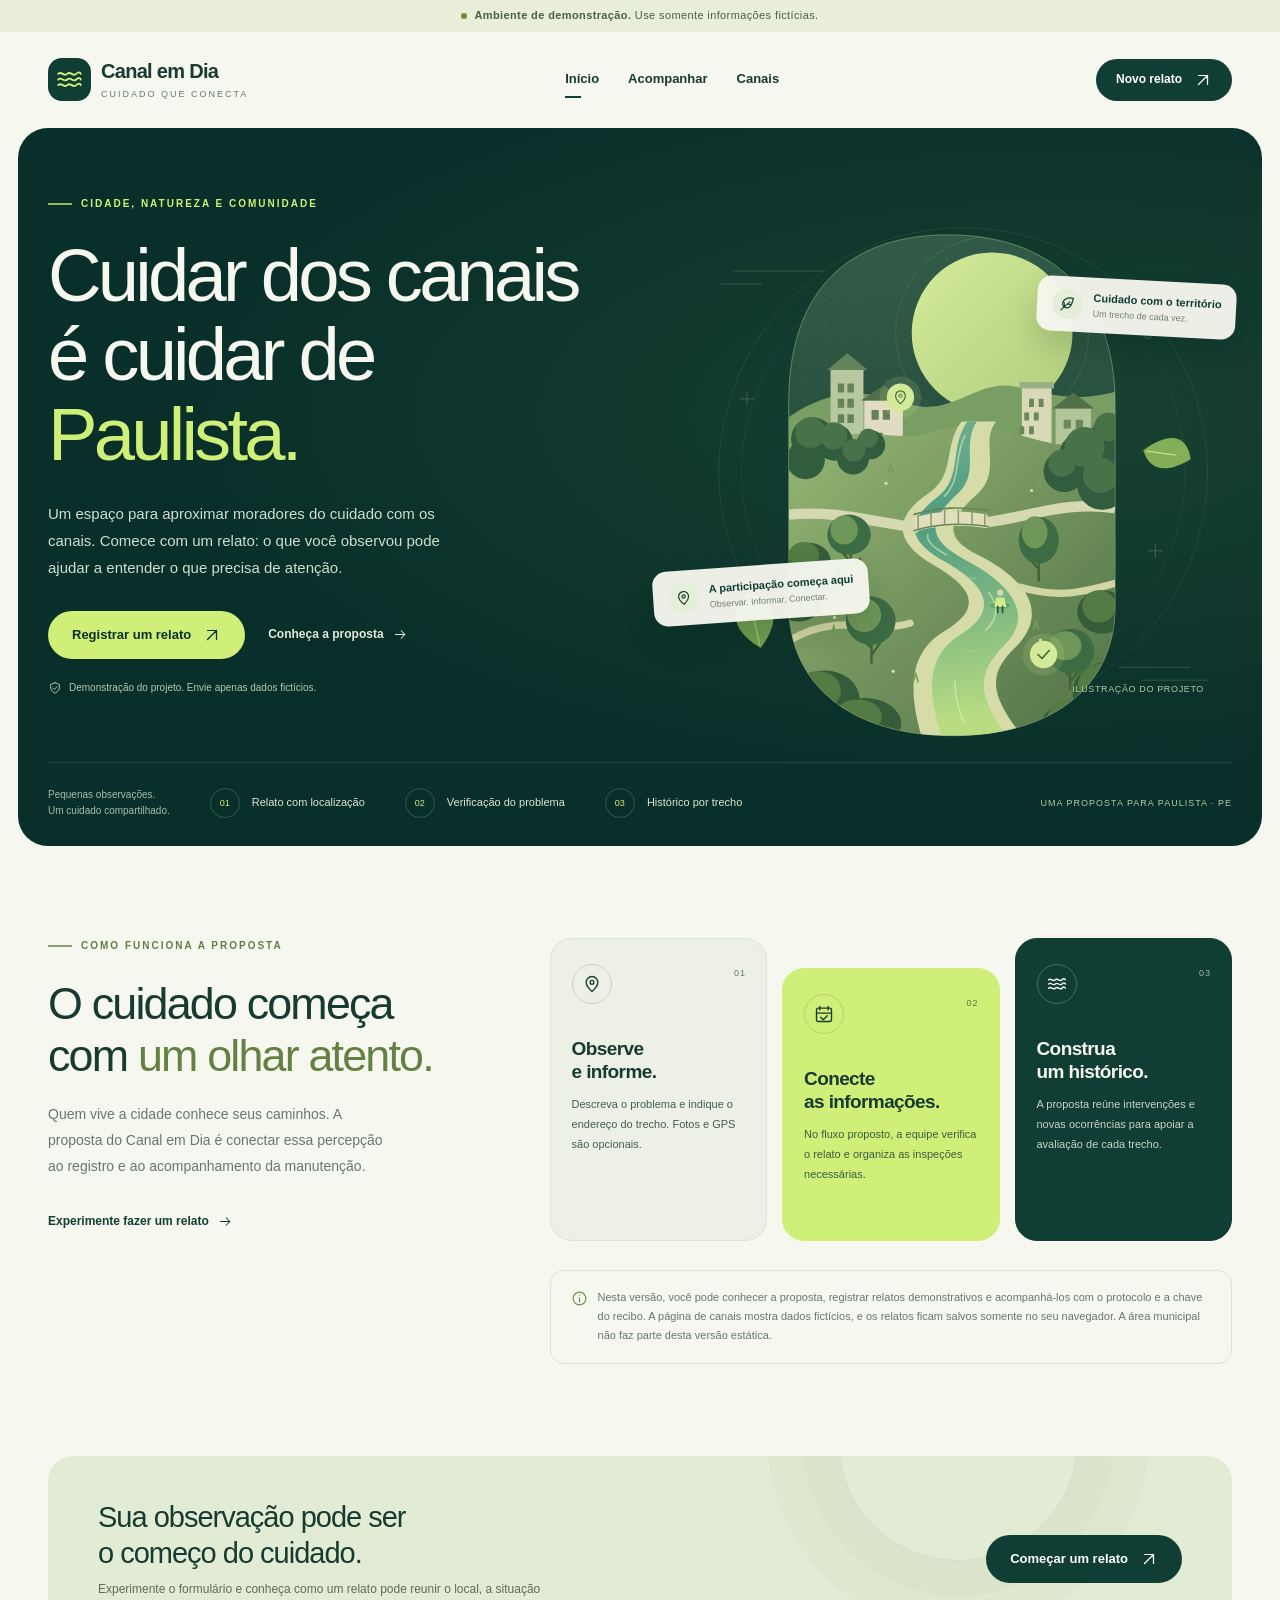
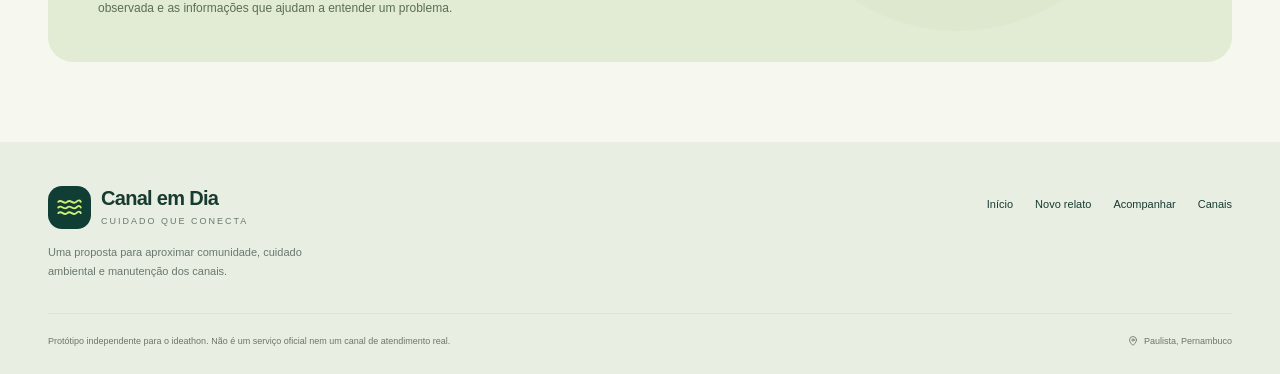
==== index.html @ c12022d9 "Tome" ====
<!DOCTYPE html>
<html lang="pt-BR">
<head>
    <meta charset="utf-8">
    <meta name="viewport" content="width=device-width, initial-scale=1">
    <meta name="theme-color" content="#103e34">
    <meta name="description" content="Canal em Dia: protótipo para participação da comunidade e acompanhamento da manutenção dos canais de Paulista, Pernambuco.">
    <title>Cuidar dos canais é cuidar de Paulista · Canal em Dia</title>
    <link rel="icon" type="image/svg+xml" href="/images/favicon.svg">
    <link rel="stylesheet" href="https://cdn.jsdelivr.net/npm/bootstrap@5.3.8/dist/css/bootstrap.min.css">
    <link rel="stylesheet" href="/css/app.css">
    <script src="/js/config.js" defer></script>
    <script src="/js/common.js" defer></script>
</head>
<body>
    <a class="skip-link" href="#conteudo">Ir para o conteúdo</a>
<div class="demo-strip"><span class="demo-dot"></span><strong>Ambiente de demonstração.</strong> Use somente informações fictícias.</div>
<header class="site-header">
    <div class="container">
        <div class="header-inner">
            <a href="/" class="brand" aria-label="Canal em Dia — página inicial">
                <span class="brand-mark"><svg class="icon" viewBox="0 0 24 24" fill="none" stroke="currentColor" stroke-width="1.65" stroke-linecap="round" stroke-linejoin="round" aria-hidden="true"><path d="M2 7c3-3 5 3 8 0s5 3 8 0 4 0 4 0M2 12c3-3 5 3 8 0s5 3 8 0 4 0 4 0M2 17c3-3 5 3 8 0s5 3 8 0 4 0 4 0"/></svg></span>
                <span class="brand-name">Canal em Dia<small>Cuidado que conecta</small></span>
            </a>
            <nav class="desktop-nav" aria-label="Navegação principal">
                <a href="/" class="nav-item active" aria-current="page">Início</a>
                <a href="/acompanhar" class="nav-item">Acompanhar</a>
                <a href="/canais" class="nav-item">Canais</a>
            </nav>
            <div class="header-actions">
                <a href="/novo-relato" class="button button-forest button-small">Novo relato <svg class="icon" viewBox="0 0 24 24" fill="none" stroke="currentColor" stroke-width="1.65" stroke-linecap="round" stroke-linejoin="round" aria-hidden="true"><path d="M6 18 18 6M6 6h12v12"/></svg></a>
                <button class="mobile-toggle" type="button" id="menu-toggle" aria-expanded="false" aria-controls="mobile-navigation" aria-label="Abrir ou fechar menu">
                    <span data-open><svg class="icon" viewBox="0 0 24 24" fill="none" stroke="currentColor" stroke-width="1.65" stroke-linecap="round" stroke-linejoin="round" aria-hidden="true"><path d="M4 6h16M4 12h16M4 18h16"/></svg></span><span data-close hidden><svg class="icon" viewBox="0 0 24 24" fill="none" stroke="currentColor" stroke-width="1.65" stroke-linecap="round" stroke-linejoin="round" aria-hidden="true"><path d="m6 6 12 12M6 18 18 6"/></svg></span>
                </button>
            </div>
        </div>
        <nav id="mobile-navigation" class="mobile-nav d-lg-none" aria-label="Navegação principal no celular" hidden>
            <a class="nav-item" href="/" aria-current="page">Início</a>
            <a class="nav-item" href="/acompanhar">Acompanhar relato</a>
            <a class="nav-item" href="/canais">Canais acompanhados</a>
            <a class="button button-forest" href="/novo-relato">Novo relato <svg class="icon" viewBox="0 0 24 24" fill="none" stroke="currentColor" stroke-width="1.65" stroke-linecap="round" stroke-linejoin="round" aria-hidden="true"><path d="M4 12h15m-6-6 6 6-6 6"/></svg></a>
        </nav>
    </div>
</header>
    <main id="conteudo" tabindex="-1">

    <div class="hero-shell">
        <section class="hero" aria-labelledby="hero-heading">
            <div class="container">
                <div class="hero-grid">
                    <div class="hero-copy">
                        <div class="eyebrow">Cidade, natureza e comunidade</div>
                        <h1 id="hero-heading">Cuidar dos canais é cuidar de <em>Paulista.</em></h1>
                        <p class="hero-description">Um espaço para aproximar moradores do cuidado com os canais. Comece com um relato: o que você observou pode ajudar a entender o que precisa de atenção.</p>
                        <div class="hero-actions">
                            <a class="button button-lime" href="/novo-relato">Registrar um relato <svg class="icon" viewBox="0 0 24 24" fill="none" stroke="currentColor" stroke-width="1.65" stroke-linecap="round" stroke-linejoin="round" aria-hidden="true"><path d="M6 18 18 6M6 6h12v12"/></svg></a>
                            <a class="text-link" href="#como-funciona">Conheça a proposta <svg class="icon" viewBox="0 0 24 24" fill="none" stroke="currentColor" stroke-width="1.65" stroke-linecap="round" stroke-linejoin="round" aria-hidden="true"><path d="M4 12h15m-6-6 6 6-6 6"/></svg></a>
                        </div>
                        <p class="hero-note"><svg class="icon" viewBox="0 0 24 24" fill="none" stroke="currentColor" stroke-width="1.65" stroke-linecap="round" stroke-linejoin="round" aria-hidden="true"><path d="M12 3 4.5 6v6c0 5 7.5 9 7.5 9s7.5-4 7.5-9V6L12 3Z"/><path d="m8.5 12 2.5 2.5 4.5-5"/></svg> Demonstração do projeto. Envie apenas dados fictícios.</p>
                    </div>
                    <div class="hero-art">
                        <img src="/images/canal-paulista.svg" width="760" height="720" alt="Ilustração de um canal cercado por vegetação, casas e uma ponte, representando a conexão entre a cidade e a natureza.">
                        <div class="art-label art-label-one" aria-hidden="true"><span class="label-icon"><svg class="icon" viewBox="0 0 24 24" fill="none" stroke="currentColor" stroke-width="1.65" stroke-linecap="round" stroke-linejoin="round" aria-hidden="true"><path d="M20 4c-8-2-15 2-15 8a6 6 0 0 0 11 3c2-3 3-7 4-11Z"/><path d="M3 21 15 9M8 16l-1-6m5 2 5 1"/></svg></span><span><strong>Cuidado com o território</strong><small>Um trecho de cada vez.</small></span></div>
                        <div class="art-label art-label-two" aria-hidden="true"><span class="label-icon"><svg class="icon" viewBox="0 0 24 24" fill="none" stroke="currentColor" stroke-width="1.65" stroke-linecap="round" stroke-linejoin="round" aria-hidden="true"><path d="M19 10c0 5-7 11-7 11S5 15 5 10a7 7 0 0 1 14 0Z"/><circle cx="12" cy="10" r="2.3"/></svg></span><span><strong>A participação começa aqui</strong><small>Observar. Informar. Conectar.</small></span></div>
                        <span class="art-caption">ILUSTRAÇÃO DO PROJETO</span>
                    </div>
                </div>
                <div class="hero-bottom" aria-label="Visão geral da proposta">
                    <span class="hero-bottom-intro">Pequenas observações.<br>Um cuidado compartilhado.</span>
                    <div class="hero-step"><span>01</span> Relato com localização</div>
                    <div class="hero-step"><span>02</span> Verificação do problema</div>
                    <div class="hero-step"><span>03</span> Histórico por trecho</div>
                    <span class="last-note">Uma proposta para Paulista · PE</span>
                </div>
            </div>
        </section>
    </div>
    <section id="como-funciona" class="section-space" aria-labelledby="how-heading">
        <div class="container">
            <div class="how-grid">
                <div class="how-intro">
                    <div class="eyebrow">Como funciona a proposta</div>
                    <h2 id="how-heading" class="section-heading">O cuidado começa<br>com <em>um olhar atento.</em></h2>
                    <p class="section-description">Quem vive a cidade conhece seus caminhos. A proposta do Canal em Dia é conectar essa percepção ao registro e ao acompanhamento da manutenção.</p>
                    <a href="/novo-relato" class="text-link">Experimente fazer um relato <svg class="icon" viewBox="0 0 24 24" fill="none" stroke="currentColor" stroke-width="1.65" stroke-linecap="round" stroke-linejoin="round" aria-hidden="true"><path d="M4 12h15m-6-6 6 6-6 6"/></svg></a>
                </div>
                <div>
                    <div class="how-cards">
                        <article class="how-card"><span class="card-number">01</span><span class="card-icon"><svg class="icon" viewBox="0 0 24 24" fill="none" stroke="currentColor" stroke-width="1.65" stroke-linecap="round" stroke-linejoin="round" aria-hidden="true"><path d="M19 10c0 5-7 11-7 11S5 15 5 10a7 7 0 0 1 14 0Z"/><circle cx="12" cy="10" r="2.3"/></svg></span><h3>Observe<br>e informe.</h3><p>Descreva o problema e indique o endereço do trecho. Fotos e GPS são opcionais.</p></article>
                        <article class="how-card"><span class="card-number">02</span><span class="card-icon"><svg class="icon" viewBox="0 0 24 24" fill="none" stroke="currentColor" stroke-width="1.65" stroke-linecap="round" stroke-linejoin="round" aria-hidden="true"><rect x="3" y="5" width="18" height="16" rx="2"/><path d="M7 3v4m10-4v4M3 11h18m-13 5 3 3 5-5"/></svg></span><h3>Conecte<br>as informações.</h3><p>No fluxo proposto, a equipe verifica o relato e organiza as inspeções necessárias.</p></article>
                        <article class="how-card"><span class="card-number">03</span><span class="card-icon"><svg class="icon" viewBox="0 0 24 24" fill="none" stroke="currentColor" stroke-width="1.65" stroke-linecap="round" stroke-linejoin="round" aria-hidden="true"><path d="M2 7c3-3 5 3 8 0s5 3 8 0 4 0 4 0M2 12c3-3 5 3 8 0s5 3 8 0 4 0 4 0M2 17c3-3 5 3 8 0s5 3 8 0 4 0 4 0"/></svg></span><h3>Construa<br>um histórico.</h3><p>A proposta reúne intervenções e novas ocorrências para apoiar a avaliação de cada trecho.</p></article>
                    </div>
                    <div class="scope-note"><svg class="icon" viewBox="0 0 24 24" fill="none" stroke="currentColor" stroke-width="1.65" stroke-linecap="round" stroke-linejoin="round" aria-hidden="true"><circle cx="12" cy="12" r="9"/><path d="M12 11v6m0-10h.01"/></svg><span>Nesta versão, você pode conhecer a proposta, registrar relatos demonstrativos e acompanhá-los com o protocolo e a chave do recibo. A página de canais mostra dados fictícios, e os relatos ficam salvos somente no seu navegador. A área municipal não faz parte desta versão estática.</span></div>
                </div>
            </div>
        </div>
    </section>
    <section class="pre-footer" aria-labelledby="participation-heading">
        <div class="container"><div class="participation-banner">
            <div><h2 id="participation-heading">Sua observação pode ser<br>o começo do cuidado.</h2><p>Experimente o formulário e conheça como um relato pode reunir o local, a situação observada e as informações que ajudam a entender um problema.</p></div>
            <a class="button button-forest" href="/novo-relato">Começar um relato <svg class="icon" viewBox="0 0 24 24" fill="none" stroke="currentColor" stroke-width="1.65" stroke-linecap="round" stroke-linejoin="round" aria-hidden="true"><path d="M6 18 18 6M6 6h12v12"/></svg></a>
        </div></div>
    </section>


    </main>
<footer class="site-footer">
    <div class="container">
        <div class="footer-top">
            <div class="footer-brand">
                <a href="/" class="brand" aria-label="Canal em Dia — voltar ao início"><span class="brand-mark"><svg class="icon" viewBox="0 0 24 24" fill="none" stroke="currentColor" stroke-width="1.65" stroke-linecap="round" stroke-linejoin="round" aria-hidden="true"><path d="M2 7c3-3 5 3 8 0s5 3 8 0 4 0 4 0M2 12c3-3 5 3 8 0s5 3 8 0 4 0 4 0M2 17c3-3 5 3 8 0s5 3 8 0 4 0 4 0"/></svg></span><span class="brand-name">Canal em Dia<small>Cuidado que conecta</small></span></a>
                <p>Uma proposta para aproximar comunidade, cuidado ambiental e manutenção dos canais.</p>
            </div>
            <nav class="footer-links" aria-label="Navegação do rodapé">
                <a href="/">Início</a>
                <a href="/novo-relato">Novo relato</a>
                <a href="/acompanhar">Acompanhar</a>
                <a href="/canais">Canais</a>
            </nav>
        </div>
        <div class="footer-bottom">
            <p>Protótipo independente para o ideathon. Não é um serviço oficial nem um canal de atendimento real.</p>
            <span class="footer-local"><svg class="icon" viewBox="0 0 24 24" fill="none" stroke="currentColor" stroke-width="1.65" stroke-linecap="round" stroke-linejoin="round" aria-hidden="true"><path d="M19 10c0 5-7 11-7 11S5 15 5 10a7 7 0 0 1 14 0Z"/><circle cx="12" cy="10" r="2.3"/></svg> Paulista, Pernambuco</span>
        </div>
    </div>
</footer>
</body>
</html>
---- css/app.css ----
:root{--ink:#173b31;--forest:#103e34;--forest-dark:#082f29;--forest-soft:#2d6251;--lime:#d0ef78;--cream:#f6f7ef;--paper:#fff;--muted:#68786e;--line:#dce3d7;--danger:#9d3434;--radius:24px;--font:'Segoe UI',Inter,Arial,sans-serif}
*{box-sizing:border-box}html{scroll-behavior:smooth}body{margin:0;background:var(--cream);font-family:var(--font);color:var(--ink);font-size:16px;line-height:1.6;-webkit-font-smoothing:antialiased}a{color:inherit}button,input,textarea,select{font:inherit}button:disabled{cursor:not-allowed}a,button,input,textarea,select,summary{touch-action:manipulation}a:focus-visible,button:focus-visible,input:focus-visible,textarea:focus-visible,select:focus-visible,summary:focus-visible,[tabindex]:focus-visible{outline:3px solid #719d2e;outline-offset:4px}::selection{background:var(--lime);color:var(--forest-dark)}[x-cloak]{display:none!important}.container{max-width:1240px;padding-left:28px;padding-right:28px}.icon{display:inline-block;width:22px;height:22px;flex:none;vertical-align:middle}.skip-link{position:fixed;left:16px;top:-100px;z-index:1000;padding:12px 20px;border-radius:12px;background:var(--forest);color:#fff}.skip-link:focus{top:12px}.demo-strip{background:#e9eeda;color:#496044;font-size:11px;letter-spacing:.035em;text-align:center;padding:7px 20px}.demo-strip strong{font-weight:700}.demo-dot{display:inline-block;width:6px;height:6px;border-radius:100%;background:#6c8c38;margin-right:7px;vertical-align:middle}.site-header{position:relative;z-index:40;background:var(--cream)}.header-inner{min-height:96px;display:flex;align-items:center;justify-content:space-between;gap:24px}.brand{display:inline-flex;align-items:center;gap:10px;text-decoration:none;white-space:nowrap}.brand-mark{display:grid;place-items:center;width:43px;height:43px;background:var(--forest);border-radius:14px;color:var(--lime)}.brand-mark .icon{width:27px;height:27px}.brand-name{font-size:20px;letter-spacing:-.7px;font-weight:750;line-height:1.15}.brand-name small{display:block;font-size:9px;font-weight:500;letter-spacing:2px;text-transform:uppercase;margin-top:6px;color:var(--muted)}.desktop-nav{display:flex;align-items:center;gap:29px}.nav-item{font-size:13px;font-weight:600;text-decoration:none;position:relative}.nav-item.active:after{content:'';position:absolute;bottom:-8px;left:0;width:16px;height:2px;background:var(--forest)}.nav-pending{border:0;background:none;padding:0;color:#788278;display:inline-flex;align-items:center;gap:5px;white-space:nowrap;font-size:12px}.pending-pill{font-size:8px;letter-spacing:.05em;text-transform:uppercase;padding:2px 5px;background:#e7ebe0;border-radius:4px;color:#697263;line-height:1.3}.header-actions{display:flex;align-items:center;gap:18px}.button{display:inline-flex;align-items:center;justify-content:center;gap:12px;min-height:48px;padding:12px 23px;border-radius:50px;font-size:13px;font-weight:650;line-height:1.4;text-decoration:none;border:1px solid transparent;transition:background .2s,transform .2s,box-shadow .2s;white-space:normal}.button:hover{transform:translateY(-2px)}.button-lime{background:var(--lime);color:var(--forest-dark)}.button-lime:hover{background:#dcf696;color:var(--forest-dark);box-shadow:0 8px 24px #061e2520}.button-forest{background:var(--forest);color:#fff}.button-forest:hover{background:#235747;color:#fff;box-shadow:0 8px 20px #103e3420}.button-outline{background:transparent;color:var(--forest);border-color:#b8c5b5}.button-outline:hover{background:#e9eedf;color:var(--forest)}.button-small{min-height:42px;padding:10px 19px;font-size:12px}.button .icon{width:18px;height:18px}.mobile-toggle{border:1px solid var(--line);border-radius:50%;width:43px;height:43px;background:transparent;display:none;align-items:center;justify-content:center;color:var(--forest)}.mobile-nav{padding:8px 0 25px;border-top:1px solid var(--line)}.mobile-nav a,.mobile-nav>button{display:flex;width:100%;padding:13px 3px;text-decoration:none;gap:8px;align-items:center}.mobile-nav .button{width:auto;display:inline-flex;margin-top:8px;padding:12px 22px}.mobile-nav .nav-item.active:after{display:none}
.hero-shell{padding:0 18px}.hero{position:relative;background:var(--forest-dark);color:var(--cream);border-radius:30px;overflow:hidden;isolation:isolate}.hero:before{content:'';position:absolute;inset:0;background:radial-gradient(ellipse at 83% 40%,#3b6b4850,transparent 60%);z-index:-1}.hero-grid{display:grid;grid-template-columns:1fr 1fr;align-items:center;min-height:610px;gap:20px}.hero-copy{padding:68px 0 66px;position:relative;z-index:2}.eyebrow{font-size:10px;letter-spacing:2px;font-weight:750;text-transform:uppercase;display:flex;align-items:center;gap:9px;margin-bottom:24px}.eyebrow:before{content:'';width:24px;height:2px;background:currentColor;opacity:.7}.hero .eyebrow{color:var(--lime)}.hero h1{font-weight:480;font-size:clamp(44px,5.8vw,76px);line-height:1.075;letter-spacing:-3.8px;margin:0 0 25px;max-width:580px}.hero h1 em{font-style:normal;color:var(--lime);font-weight:500}.hero-description{font-size:15px;line-height:1.8;max-width:414px;color:#d0ddd1;margin-bottom:30px}.hero-actions{display:flex;align-items:center;gap:23px;flex-wrap:wrap}.text-link{display:inline-flex;align-items:center;gap:9px;font-size:12px;font-weight:600;text-decoration:none;border-bottom:1px solid transparent;padding:4px 0}.text-link:hover{border-bottom-color:currentColor}.text-link .icon{width:15px;height:15px}.hero .text-link{color:#e3e8db}.hero-note{font-size:10px;color:#b2c8b3;display:flex;align-items:center;gap:7px;margin:21px 0 0}.hero-note .icon{width:14px;height:14px}.hero-art{position:relative;height:580px;display:flex;align-items:center;justify-content:center;min-width:0}.hero-art>img{width:113%;max-width:none;height:100%;object-fit:contain;position:absolute;left:-5%;top:4%}.art-label{position:absolute;display:flex;align-items:center;gap:10px;background:#f6f7eff5;color:var(--forest);padding:12px 15px;border-radius:14px;box-shadow:0 15px 30px #00181025;font-size:11px;line-height:1.4}.art-label .label-icon{height:31px;width:31px;background:#e5eed8;border-radius:50%;display:grid;place-items:center}.art-label .icon{height:17px;width:17px}.art-label strong{font-size:11px;display:block}.art-label small{font-size:9px;color:#71806b;display:block;margin-top:2px}.art-label-one{top:125px;right:-4px;transform:rotate(3deg)}.art-label-two{left:3px;bottom:115px;transform:rotate(-4deg)}.art-caption{position:absolute;bottom:38px;right:28px;font-size:9px;letter-spacing:.07em;color:#b5caaa}.hero-bottom{display:flex;align-items:center;gap:40px;border-top:1px solid #a7c0ab26;padding:24px 0 27px;position:relative}.hero-bottom-intro{font-size:10px;color:#a6bda8;max-width:130px;line-height:1.6}.hero-step{display:flex;gap:12px;align-items:center;font-size:11px;color:#dce6d5}.hero-step span{display:grid;place-items:center;width:30px;height:30px;border:1px solid #adca9845;border-radius:50%;font-size:9px;color:var(--lime)}.hero-bottom .last-note{margin-left:auto;font-size:9px;letter-spacing:1px;text-transform:uppercase;color:#b5caaa}.section-space{padding:92px 0}.section-heading{font-size:clamp(30px,3.5vw,45px);line-height:1.16;font-weight:480;letter-spacing:-1.8px;margin:0 0 20px}.section-heading em{font-style:normal;color:#638142}.section-description{color:var(--muted);font-size:14px;line-height:1.85;max-width:350px}.how-grid{display:grid;grid-template-columns:1fr 1.6fr;gap:75px;align-items:start}.how-intro .eyebrow{color:#647b48}.how-intro .text-link{margin-top:12px;color:var(--forest)}.how-cards{display:grid;grid-template-columns:repeat(3,1fr);gap:15px}.how-card{border-radius:22px;padding:25px 21px;min-height:273px;position:relative;border:1px solid var(--line);background:#edf0e4;display:flex;flex-direction:column}.how-card:nth-child(2){background:var(--lime);border-color:var(--lime);margin-top:30px}.how-card:nth-child(3){background:var(--forest);border-color:var(--forest);color:var(--cream)}.how-card .card-number{font-size:9px;letter-spacing:1px;opacity:.65;position:absolute;right:20px;top:27px}.how-card .card-icon{width:40px;height:40px;border-radius:50%;display:grid;place-items:center;border:1px solid #71846145;margin-bottom:33px}.how-card:nth-child(3) .card-icon{border-color:#d5dfb845}.how-card .card-icon .icon{width:20px;height:20px}.how-card h3{font-size:19px;font-weight:550;letter-spacing:-.6px;line-height:1.22;margin:0 0 12px}.how-card p{font-size:11px;line-height:1.8;opacity:.8;margin:0}.scope-note{display:flex;gap:10px;padding:17px 20px;border:1px solid var(--line);border-radius:14px;font-size:11px;color:var(--muted);margin-top:29px;line-height:1.75}.scope-note .icon{width:17px;height:17px;margin-top:2px;color:#72914c}.participation-banner{position:relative;background:#e2ebd3;border-radius:25px;padding:43px 50px;display:flex;align-items:center;justify-content:space-between;gap:35px;overflow:hidden}.participation-banner:before{content:'';position:absolute;width:240px;height:240px;border:1px solid #a5ba8f40;border-radius:50%;right:13%;top:-135px;box-shadow:0 0 0 35px #a5ba8f15,0 0 0 70px #a5ba8f10}.participation-banner h2{font-size:29px;font-weight:500;line-height:1.25;letter-spacing:-1px;margin:0 0 9px}.participation-banner p{font-size:12px;color:#5a6f53;max-width:475px;margin:0}.participation-banner .button{flex:none;position:relative}.pre-footer{padding-bottom:80px}.site-footer{background:#e9eee2;padding:44px 0 25px}.footer-top{display:flex;align-items:flex-start;justify-content:space-between;gap:40px;padding-bottom:31px;border-bottom:1px solid #b9c9b343}.footer-brand p{font-size:11px;color:var(--muted);max-width:280px;margin:14px 0 0;line-height:1.8}.footer-links{display:flex;gap:22px;align-items:center;flex-wrap:wrap;padding-top:10px}.footer-links a{font-size:11px;text-decoration:none}.footer-links a:hover{text-decoration:underline}.footer-links .nav-pending{font-size:10px}.footer-bottom{display:flex;justify-content:space-between;align-items:center;gap:18px;font-size:9px;color:#697866;padding-top:20px}.footer-bottom p{margin:0}.footer-local{display:flex;align-items:center;gap:5px}.footer-local .icon{width:12px;height:12px}
.report-page{padding:25px 0 80px}.breadcrumb-line{display:flex;align-items:center;gap:9px;font-size:11px;color:#7a8777;margin-bottom:31px}.breadcrumb-line a{text-decoration:none;color:#59714f}.breadcrumb-line .icon{width:12px;height:12px}.report-heading{display:flex;align-items:flex-end;justify-content:space-between;gap:30px;margin-bottom:30px}.report-heading .eyebrow{color:#6e874d;margin-bottom:14px}.report-heading h1{font-size:46px;letter-spacing:-2px;line-height:1.1;font-weight:500;margin:0 0 15px}.report-heading p{font-size:13px;color:var(--muted);margin:0;max-width:625px;line-height:1.8}.report-label{border:1px solid #cddbbf;border-radius:50px;padding:7px 13px;display:flex;gap:7px;align-items:center;font-size:10px;color:#607744;white-space:nowrap;margin-bottom:4px}.report-label .icon{width:14px;height:14px}.demo-notice{display:flex;align-items:flex-start;gap:11px;padding:16px 19px;border-radius:13px;background:#e9efdc;color:#566e3f;font-size:11px;line-height:1.7;margin-bottom:25px}.demo-notice .icon{height:18px;width:18px;margin-top:1px}.demo-notice p{margin:0}.report-layout{display:grid;grid-template-columns:minmax(0,1fr) 285px;gap:29px;align-items:start}.report-card{background:var(--paper);border:1px solid #e0e6d8;border-radius:22px;box-shadow:0 7px 30px #304a2610;overflow:hidden}.form-section{padding:31px 34px;border-bottom:1px solid #e8ece1}.form-section:last-child{border-bottom:0}.form-section-title{display:flex;gap:13px;align-items:flex-start;margin-bottom:24px}.section-number{flex:none;width:30px;height:30px;border-radius:50%;background:#edf1e5;color:#668047;display:grid;place-items:center;font-size:10px;font-weight:700;margin-top:1px}.form-section-title h2{font-size:18px;font-weight:650;letter-spacing:-.45px;line-height:1.3;margin:0 0 5px}.form-section-title p{font-size:11px;color:var(--muted);line-height:1.6;margin:0}.field-label,.form-label{font-size:12px;font-weight:600;color:var(--ink);margin-bottom:8px}.optional{font-weight:400;color:#83907d;font-size:10px;margin-left:4px}.required-mark{color:#668337;margin-left:2px}.field-help,.form-text{font-size:10px;color:#778570;line-height:1.7;margin-top:7px}.form-control,.form-select{border:1px solid #dbe2d3;border-radius:10px;background:#fcfdf9;min-height:46px;padding:12px 14px;color:var(--ink);font-size:12px;line-height:1.5;box-shadow:none}.form-control::placeholder{color:#97a08f;opacity:1}.form-control:focus,.form-select:focus{background:#fff;border-color:#809f56;box-shadow:0 0 0 3px #b5d67b27;color:var(--ink)}textarea.form-control{min-height:130px;resize:vertical}.form-control.is-invalid,.form-select.is-invalid{border-color:#c87979}.invalid-feedback,.field-error{font-size:11px;color:var(--danger);line-height:1.6;margin-top:6px;display:block}.category-fieldset{border:0;padding:0;margin:0 0 24px}.category-grid{display:grid;grid-template-columns:repeat(3,1fr);gap:9px}.category-choice{position:relative;display:block;cursor:pointer}.category-choice input{position:absolute;opacity:0;inset:0;width:100%;height:100%;cursor:pointer}.category-choice span{display:flex;align-items:center;min-height:54px;height:100%;padding:11px 12px;border:1px solid #dce3d5;border-radius:10px;background:#fcfdf9;font-size:11px;line-height:1.4;transition:background .15s,border .15s}.category-choice span:before{content:'';width:12px;height:12px;border:1px solid #a9b7a0;border-radius:50%;margin-right:8px;flex:none;background:#fff}.category-choice input:checked+span{border-color:#6e8e41;background:#eef5df;color:#355328}.category-choice input:checked+span:before{border:3px solid #42672e;background:var(--lime)}.category-choice input:focus-visible+span{outline:3px solid #719d2e;outline-offset:3px}.field-bottom{display:flex;justify-content:space-between;gap:15px;align-items:flex-start}.char-counter{flex:none;margin-top:8px;font-size:9px;color:#7d8a74;font-variant-numeric:tabular-nums}.gps-box{border:1px dashed #b3c59e;border-radius:13px;background:#f5f8ed;padding:18px;margin-bottom:21px;display:flex;align-items:center;justify-content:space-between;gap:15px}.gps-intro{display:flex;align-items:flex-start;gap:10px}.gps-intro>.icon{width:20px;height:20px;margin-top:1px;color:#688349}.gps-intro strong{display:block;font-size:12px;font-weight:600}.gps-intro p{font-size:10px;color:#77876d;margin:4px 0 0;line-height:1.6;max-width:260px}.gps-box .button{min-height:38px;font-size:10px;padding:10px 13px;gap:6px;flex:none}.gps-box .button .icon{width:14px;height:14px}.gps-message{font-size:11px;color:#657a4c;line-height:1.6;margin:-9px 0 19px}.coordinates{display:flex;gap:15px;flex-wrap:wrap;color:#68804d;font-size:10px;background:#f0f5e6;padding:9px 12px;border-radius:8px;margin-top:13px}.upload-zone{border:1px dashed #b8c8a3;border-radius:13px;background:#f8faf3;text-align:center;position:relative;padding:27px 20px;transition:background .2s,border .2s}.upload-zone:hover{background:#f0f6e6;border-color:#74974a}.upload-icon{width:43px;height:43px;display:grid;place-items:center;background:#e7eedc;border-radius:50%;margin:0 auto 12px;color:#688445}.upload-zone label{font-size:12px;font-weight:600;display:block;cursor:pointer}.upload-zone label:after{content:'';position:absolute;inset:0;border-radius:13px}.upload-zone p{font-size:10px;color:#7e8d73;margin:7px 0 0}.upload-input{position:absolute;width:1px;height:1px;opacity:0;left:50%;top:50%;padding:0}.upload-zone:focus-within{outline:3px solid #719d2e;outline-offset:3px}.upload-status{font-size:11px;color:#617847;margin-top:12px}.upload-list{list-style:none;padding:0;margin:15px 0 0}.upload-list li{display:flex;gap:9px;align-items:center;border:1px solid var(--line);padding:10px 12px;border-radius:9px;margin-top:8px;font-size:11px;min-width:0}.upload-list li>.icon{width:17px;height:17px;color:#708c4b}.upload-file-name{overflow-wrap:anywhere;flex:1;min-width:0}.remove-upload{background:transparent;border:0;color:#8a5651;border-radius:5px;width:30px;height:30px;display:grid;place-items:center;flex:none}.remove-upload:hover{background:#faeded}.remove-upload .icon{width:16px;height:16px}.privacy-box{border:1px solid var(--line);border-radius:12px;padding:15px 17px;margin-bottom:20px;background:#fafcf5}.privacy-box summary{font-size:12px;font-weight:600;cursor:pointer;line-height:1.7}.privacy-content{font-size:11px;line-height:1.85;color:var(--muted);padding-top:14px}.privacy-content p:last-child{margin-bottom:0}.privacy-check{display:flex;align-items:flex-start;gap:10px;font-size:11px;line-height:1.8;color:#63745c}.privacy-check input{accent-color:var(--forest);width:16px;height:16px;flex:none;margin-top:3px}.form-footer{padding:25px 34px;background:#fbfcf8;display:flex;justify-content:space-between;gap:20px;align-items:center}.form-footer p{font-size:10px;color:#839078;margin:0;max-width:260px;line-height:1.7}.form-footer .button{font-size:12px;min-height:46px}.form-footer button:disabled{opacity:.7;transform:none}.report-sidebar{position:sticky;top:24px}.sidebar-card{padding:27px 24px;border:1px solid #dbe4cf;border-radius:20px;margin-bottom:17px;background:#edf2e5}.sidebar-card.dark{background:var(--forest);border-color:var(--forest);color:var(--cream)}.sidebar-card .eyebrow{font-size:8px;letter-spacing:1.5px;margin-bottom:20px}.sidebar-card.dark .eyebrow{color:#c6e4a0}.sidebar-card h2{font-size:22px;line-height:1.25;letter-spacing:-.7px;font-weight:500;margin:0 0 15px}.sidebar-card p{font-size:11px;color:#6e8063;line-height:1.85;margin:0}.sidebar-card.dark p{color:#c1d3be}.sidebar-steps{padding:0;margin:23px 0 0;list-style:none;counter-reset:side-step}.sidebar-steps li{position:relative;padding:0 0 22px 33px;font-size:11px;line-height:1.7;counter-increment:side-step}.sidebar-steps li:before{content:counter(side-step,decimal-leading-zero);position:absolute;left:0;top:0;font-size:9px;color:var(--lime)}.sidebar-steps li:not(:last-child):after{content:'';position:absolute;left:8px;top:24px;width:1px;height:13px;background:#9bb69445}.sidebar-steps li:last-child{padding-bottom:0}.sidebar-steps strong{display:block;font-size:11px;font-weight:600}.sidebar-steps span{display:block;color:#b7cdb4;font-size:10px;margin-top:3px}.sidebar-safe{display:flex;align-items:flex-start;gap:10px}.sidebar-safe>.icon{width:21px;height:21px;color:#6b8849;margin-top:1px}.sidebar-safe h3{font-size:12px;margin:0 0 8px;font-weight:650}.sidebar-safe p{font-size:10px}.sidebar-caption{font-size:10px;color:#87917c;line-height:1.8;padding:4px 9px}.error-summary{background:#fff4f1;border:1px solid #e7b8ac;border-radius:13px;padding:18px 21px;margin-bottom:23px;color:#934431;font-size:12px}.error-summary h2{font-size:14px;margin:0 0 8px;font-weight:650}.error-summary ul{padding-left:18px;margin:0}.error-summary a{color:inherit;text-underline-offset:3px}.connection-notice{font-size:12px;color:#835a22;border:1px solid #e1c797;background:#fff9eb;padding:15px 18px;border-radius:12px;margin-bottom:20px;line-height:1.8}.connection-notice .icon{width:17px;height:17px;margin-right:6px}.honeypot{position:absolute;left:-10000px;top:auto;width:1px;height:1px;overflow:hidden}
.receipt-card{max-width:850px;margin:0 auto;background:#fff;border:1px solid var(--line);border-radius:25px;overflow:hidden;box-shadow:0 8px 35px #304a2610}.receipt-top{text-align:center;padding:44px 40px 29px;background:#edf3e2;border-bottom:1px solid #dfe8d3}.success-icon{width:61px;height:61px;background:var(--forest);color:var(--lime);border-radius:50%;display:grid;place-items:center;margin:0 auto 20px}.success-icon .icon{width:27px;height:27px}.receipt-top h1{font-size:32px;letter-spacing:-1.2px;font-weight:550;line-height:1.2;margin:0 0 12px}.receipt-top p{max-width:570px;margin:0 auto;color:#6d7f60;font-size:12px;line-height:1.85}.receipt-body{padding:32px 38px}.receipt-metadata{display:grid;grid-template-columns:repeat(3,1fr);gap:20px;padding-bottom:25px;border-bottom:1px solid var(--line);margin-bottom:25px}.receipt-metadata dt{font-size:9px;text-transform:uppercase;letter-spacing:1px;color:#87937d;font-weight:500;margin-bottom:7px}.receipt-metadata dd{font-size:12px;font-weight:600;margin:0;overflow-wrap:anywhere}.receipt-protocol{font-size:16px!important;letter-spacing:.03em}.credential-box{background:#f4f7ed;border:1px solid #dbe5ce;border-radius:13px;padding:20px}.credential-box h2{font-size:13px;font-weight:650;margin:0 0 8px}.credential-box p{font-size:11px;color:#748369;line-height:1.8;margin:0 0 15px}.credential-row{display:flex;gap:14px;align-items:center}.credential-row code{display:block;flex:1;min-width:0;overflow-wrap:anywhere;color:#37582a;font-size:13px;letter-spacing:.02em}.credential-row .button{flex:none;font-size:10px;min-height:37px;padding:9px 13px;gap:7px}.copy-status{font-size:11px;color:#637b49;line-height:1.7;margin-top:11px}.receipt-notice{display:flex;gap:9px;margin-top:23px;font-size:11px;line-height:1.8;color:#78856e}.receipt-notice .icon{width:17px;height:17px;margin-top:2px;color:#6e8a4c}.receipt-actions{display:flex;justify-content:center;gap:14px;flex-wrap:wrap;padding-top:10px;margin-top:23px}.receipt-actions .button{font-size:11px}.loading-spinner{width:15px;height:15px;border:2px solid currentColor;border-right-color:transparent;border-radius:50%;display:inline-block;animation:spin .8s linear infinite;vertical-align:middle;margin-right:6px}@keyframes spin{to{transform:rotate(360deg)}}
@media(min-width:1500px){.hero-grid{min-height:670px}.hero-art{height:630px}.hero h1{font-size:80px}}
@media(max-width:1199px){.desktop-nav{gap:17px}.header-actions{gap:13px}.header-actions>.nav-pending{display:none}.hero h1{font-size:63px;letter-spacing:-3px}.hero-art{height:530px}.art-label-one{right:2px;top:110px}.art-label-two{left:0;bottom:90px}.how-grid{grid-template-columns:1fr 1.8fr;gap:35px}.how-card{padding:23px 16px}.report-layout{grid-template-columns:minmax(0,1fr) 260px;gap:22px}.sidebar-card{padding:24px 20px}.category-grid{grid-template-columns:repeat(2,1fr)}}
@media(max-width:991px){.desktop-nav{display:none}.mobile-toggle{display:flex}.header-actions>.button{display:none}.header-inner{min-height:83px}.hero-grid{min-height:550px;gap:0;grid-template-columns:1.05fr 1fr}.hero-copy{padding:49px 0}.hero h1{font-size:51px;letter-spacing:-2.5px}.hero-description{font-size:13px}.hero-art{height:480px}.art-label{padding:9px 11px;gap:7px}.art-label-one{right:-6px;top:100px}.art-label-two{left:5px;bottom:98px}.art-label small{font-size:8px}.art-label strong{font-size:10px}.art-label .label-icon{width:25px;height:25px}.hero-actions{gap:13px}.hero-actions .button{font-size:11px;padding:12px 18px}.hero .text-link{font-size:10px}.hero-bottom{gap:24px}.hero-bottom .last-note{display:none}.hero-step{font-size:10px}.how-grid{grid-template-columns:1fr;gap:35px}.how-intro{display:grid;grid-template-columns:1fr 1fr;column-gap:40px}.how-intro .eyebrow{grid-column:1 / -1}.how-intro .section-description{padding-top:3px}.how-intro>.text-link{margin-top:0}.how-cards{gap:20px}.how-card{min-height:245px;padding:25px}.how-card:nth-child(2){margin-top:0}.how-card .card-icon{margin-bottom:26px}.scope-note{grid-column:1 / -1;margin-top:0}.participation-banner{padding:35px}.participation-banner h2{font-size:25px}.report-layout{grid-template-columns:minmax(0,1fr) 235px;gap:20px}.form-section{padding:27px 25px}.form-footer{padding:23px 25px;flex-direction:column;align-items:flex-start;gap:13px}.form-footer p{max-width:none}.form-footer .button{align-self:stretch}.gps-box{align-items:flex-start;flex-direction:column}.gps-intro p{max-width:none}.report-heading h1{font-size:40px}.report-heading p{max-width:530px}.report-label{display:none}.sidebar-card{padding:23px 18px}.sidebar-card h2{font-size:21px}.footer-links{gap:15px}.footer-links .nav-pending .pending-pill{display:none}}
@media(max-width:767px){.container{padding-left:21px;padding-right:21px}.demo-strip{font-size:9px;padding:7px 12px}.hero-shell{padding:0 10px}.hero{border-radius:23px}.hero-grid{grid-template-columns:1fr;min-height:0}.hero-copy{padding:46px 4px 5px}.hero h1{font-size:55px;letter-spacing:-2.7px;max-width:480px}.hero .eyebrow{margin-bottom:20px;font-size:9px}.hero-description{font-size:14px;max-width:390px;margin-bottom:25px}.hero-actions{gap:20px}.hero-actions .button{font-size:12px;padding:13px 21px}.hero .text-link{font-size:11px}.hero-note{font-size:9px}.hero-art{height:385px;margin-top:-8px}.hero-art>img{width:100%;left:0;top:0}.art-label-one{top:78px;right:5%}.art-label-two{left:7%;bottom:65px}.art-caption{bottom:17px;right:5%;font-size:8px}.hero-bottom{padding:20px 4px 23px;gap:14px;justify-content:space-between}.hero-bottom-intro{display:none}.hero-step{font-size:9px;gap:7px}.hero-step span{width:25px;height:25px;font-size:8px}.section-space{padding:61px 0}.how-intro{display:block}.how-intro .section-heading{font-size:36px;max-width:440px}.section-description{max-width:450px;font-size:13px}.how-intro>.text-link{margin-top:5px}.how-cards{gap:12px}.how-card{padding:23px 17px;min-height:250px;border-radius:18px}.how-card h3{font-size:18px}.how-card p{font-size:10px}.how-card .card-number{right:15px}.how-card .card-icon{width:35px;height:35px;margin-bottom:24px}.participation-banner{padding:30px;flex-direction:column;align-items:flex-start;gap:22px;border-radius:20px}.participation-banner h2{font-size:27px}.participation-banner p{font-size:12px}.pre-footer{padding-bottom:55px}.footer-top{flex-direction:column;gap:21px}.footer-links{padding-top:0;gap:20px}.footer-bottom{align-items:flex-start;flex-direction:column;gap:9px}.site-footer{padding-top:33px}.footer-brand p{max-width:380px}.report-page{padding-top:14px;padding-bottom:55px}.breadcrumb-line{margin-bottom:26px}.report-heading{margin-bottom:24px}.report-heading h1{font-size:37px;letter-spacing:-1.7px}.report-heading .eyebrow{font-size:9px;margin-bottom:13px}.report-heading p{font-size:12px}.report-layout{grid-template-columns:1fr;gap:25px}.report-sidebar{position:static;display:grid;grid-template-columns:1fr 1fr;gap:15px}.sidebar-card{margin-bottom:0}.sidebar-card.dark{grid-row:span 2}.sidebar-caption{margin:0}.form-section{padding:27px}.form-footer{flex-direction:row;align-items:center}.form-footer p{max-width:230px}.form-footer .button{align-self:auto}.gps-box{flex-direction:row;align-items:center}.gps-intro p{max-width:280px}.category-grid{grid-template-columns:repeat(3,1fr)}.receipt-top{padding:35px 26px 27px}.receipt-top h1{font-size:29px}.receipt-body{padding:27px}.receipt-metadata{gap:15px}}
@media(max-width:575px){.brand-name{font-size:18px}.brand-name small{font-size:8px}.brand-mark{width:38px;height:38px;border-radius:12px}.header-inner{min-height:76px}.hero h1{font-size:47px;letter-spacing:-2.3px;max-width:350px}.hero-copy{padding-top:35px}.hero-description{font-size:12px;line-height:1.85;max-width:330px}.hero .eyebrow{font-size:8px;letter-spacing:1.5px}.hero-actions{gap:15px}.hero-actions .button{font-size:11px;min-height:46px;padding:12px 19px}.hero .text-link{font-size:10px}.hero-art{height:330px;margin-top:0}.art-label-one{right:0;top:66px}.art-label-two{left:0;bottom:55px}.art-label{padding:8px 10px}.art-label strong{font-size:9px}.art-label small{font-size:7px}.art-label .label-icon{width:25px;height:25px}.hero-step{font-size:8px;gap:5px}.hero-step span{width:22px;height:22px;font-size:7px}.hero-bottom{gap:8px}.how-intro .section-heading{font-size:33px}.how-cards{grid-template-columns:1fr;gap:12px}.how-card{min-height:0;padding:24px 23px 24px 83px}.how-card .card-icon{position:absolute;left:23px;top:24px;margin:0;width:39px;height:39px}.how-card h3{font-size:19px;max-width:230px;padding-right:14px}.how-card p{font-size:11px;max-width:290px}.how-card .card-number{top:25px;right:19px;font-size:8px}.how-grid{gap:27px}.scope-note{padding:15px;font-size:10px;margin-top:0}.participation-banner{padding:27px 25px}.participation-banner h2{font-size:26px}.participation-banner p{font-size:11px}.participation-banner .button{font-size:11px}.footer-links{gap:18px 20px}.footer-links .nav-pending{font-size:10px}.footer-links .pending-pill{display:none}.footer-links a{font-size:10px}.report-heading h1{font-size:34px}.demo-notice{padding:14px;font-size:10px;gap:9px}.demo-notice .icon{width:16px;height:16px}.form-section{padding:25px 20px}.form-section-title{gap:11px;margin-bottom:23px}.form-section-title h2{font-size:17px}.form-section-title p{font-size:10px}.section-number{width:27px;height:27px;font-size:9px}.category-grid{grid-template-columns:repeat(2,1fr);gap:8px}.category-choice span{font-size:10px;padding:10px;min-height:52px}.category-choice span:before{width:11px;height:11px;margin-right:7px}.gps-box{flex-direction:column;align-items:flex-start;padding:15px;gap:13px}.gps-box .button{margin-left:30px}.gps-intro strong{font-size:11px}.gps-intro p{font-size:10px}.field-bottom{gap:8px}.form-control,.form-select{font-size:16px;padding:11px 12px;min-height:47px}.form-control::placeholder{font-size:12px}textarea.form-control{font-size:14px}.char-counter{font-size:8px}.field-help{font-size:10px}.form-footer{padding:23px 20px;flex-direction:column;align-items:stretch}.form-footer p{max-width:none;order:2;text-align:center}.form-footer .button{width:100%;font-size:12px}.report-sidebar{grid-template-columns:1fr}.sidebar-card.dark{grid-row:auto}.sidebar-card{padding:25px}.sidebar-card h2{font-size:22px}.sidebar-steps{display:grid;grid-template-columns:repeat(3,1fr);gap:15px}.sidebar-steps li{padding:25px 0 0;font-size:10px}.sidebar-steps li:before{top:0}.sidebar-steps li:not(:last-child):after{height:1px;width:calc(100% - 20px);left:22px;top:8px}.sidebar-steps strong{font-size:10px}.sidebar-steps span{font-size:9px}.sidebar-caption{padding:0 7px}.privacy-box{padding:14px}.privacy-box summary{font-size:11px}.privacy-check{font-size:10px}.privacy-content{font-size:10px}.receipt-top{padding:31px 21px 26px}.receipt-top h1{font-size:26px}.receipt-top p{font-size:11px}.receipt-body{padding:25px 20px}.receipt-metadata{grid-template-columns:1fr 1fr;gap:19px}.receipt-metadata>div:first-child{grid-column:1 / -1}.receipt-metadata dt{font-size:8px}.receipt-metadata dd{font-size:11px}.credential-box{padding:17px}.credential-row{align-items:flex-start;flex-direction:column;gap:12px}.credential-row code{font-size:12px;width:100%}.receipt-actions{flex-direction:column}.receipt-actions .button{width:100%}.receipt-notice{font-size:10px}.error-summary{padding:16px;font-size:11px}.error-summary h2{font-size:13px}}
@media(prefers-reduced-motion:reduce){html{scroll-behavior:auto}*,*:before,*:after{animation-duration:.01ms!important;transition-duration:.01ms!important;scroll-behavior:auto!important}.button:hover{transform:none}}

/* Área municipal */
.nav-logout{background:none;border:0;padding:0;color:inherit;cursor:pointer}
.auth-page{padding:48px 0 80px}.auth-card{max-width:460px;margin:0 auto;background:var(--paper);border:1px solid var(--line);border-radius:var(--radius);padding:36px 32px}.auth-card h1{font-size:1.9rem;color:var(--forest);margin:4px 0 8px}.auth-card p{color:var(--muted)}.auth-alt{margin:20px 0 0;text-align:center;font-size:.95rem}.auth-alt a{color:var(--forest);font-weight:600}
.dash-page{padding:32px 0 80px}.dash-head h1{font-size:2rem;color:var(--forest);margin:4px 0}.dash-head p{color:var(--muted)}
.dash-stats{display:grid;grid-template-columns:repeat(auto-fit,minmax(130px,1fr));gap:12px;margin:20px 0 28px}
.stat-card{display:flex;flex-direction:column;align-items:flex-start;text-align:left;background:var(--paper);border:1px solid var(--line);border-radius:18px;padding:16px 18px;cursor:pointer;color:var(--ink)}.stat-card strong{font-size:1.9rem;line-height:1.1;color:var(--forest)}.stat-card span{font-size:.85rem;color:var(--muted)}.stat-card:hover,.stat-card.is-active{border-color:var(--forest);background:#eef5e0}
.dash-card{background:var(--paper);border:1px solid var(--line);border-radius:var(--radius);padding:22px}.dash-sub,.detail-sub{font-size:1rem;color:var(--forest);margin:0 0 12px}.detail-sub{margin-top:24px}
.dash-filters{display:grid;grid-template-columns:2fr 1fr 1fr;gap:12px;margin-bottom:16px}
@media(max-width:700px){.dash-filters{grid-template-columns:1fr}.auth-card{padding:28px 20px}}
.report-row{display:flex;align-items:center;justify-content:space-between;gap:12px;width:100%;text-align:left;background:none;border:0;border-top:1px solid var(--line);padding:14px 6px;cursor:pointer;color:var(--ink)}.report-row:hover,.report-row.is-selected{background:#f1f6e6}.report-row-main{display:flex;flex-direction:column;min-width:0}.report-row-main span{overflow:hidden;text-overflow:ellipsis}.report-row-main small{color:var(--muted)}
.status-pill{flex:none;font-size:.78rem;font-weight:600;padding:3px 12px;border-radius:99px;background:#e9eeda;color:var(--forest)}
.status-recebido{background:#fdf0c9;color:#6b4e00}.status-em-analise{background:#dbe9f7;color:#1d4a73}.status-encaminhado{background:#e5dcf5;color:#4a2c80}.status-resolvido{background:var(--lime);color:var(--forest-dark)}.status-descartado{background:#ececec;color:#555}
.dash-empty{color:var(--muted);text-align:center;padding:32px 0 12px;margin:0}.dash-pager{display:flex;justify-content:space-between;align-items:center;gap:8px;border-top:1px solid var(--line);padding-top:14px;font-size:.9rem;color:var(--muted)}
.cat-list{list-style:none;margin:0;padding:0}.cat-list li{display:flex;gap:12px;justify-content:space-between;padding:8px 0;border-top:1px solid var(--line)}.cat-list li:first-child{border-top:0}
.detail-top{display:flex;justify-content:space-between;gap:12px;align-items:flex-start}.detail-top h2{font-size:1.25rem;color:var(--forest);margin:0}.detail-top code{font-size:.8rem}.detail-close{background:none;border:0;cursor:pointer;color:var(--muted)}
.detail-list{margin:16px 0}.detail-list div{padding:8px 0;border-top:1px solid var(--line)}.detail-list dt{font-size:.78rem;text-transform:uppercase;letter-spacing:.04em;color:var(--muted)}.detail-list dd{margin:0;overflow-wrap:anywhere}
.detail-photos{display:flex;gap:8px;flex-wrap:wrap;margin-bottom:16px}.detail-photos img{width:96px;height:96px;object-fit:cover;border-radius:12px;border:1px solid var(--line)}
.detail-form{border-top:1px solid var(--line);padding-top:16px}.history{list-style:none;margin:0;padding:0;font-size:.9rem}.history li{padding:8px 0;border-top:1px solid var(--line)}.history small{color:var(--muted)}

.staff-nav{display:flex;align-items:center;gap:18px}.staff-nav form{margin:0}
@media(max-width:1199px){.staff-nav{display:none}}
.mobile-nav form{margin:0}.mobile-nav .nav-logout{display:flex;width:100%;padding:13px 3px;text-align:left}
@media(max-width:575px){.dash-stats{grid-template-columns:1fr 1fr}.dash-stats .stat-card:last-child{grid-column:1/-1}.stat-card{padding:12px 14px}.stat-card strong{font-size:1.6rem}}
@media(min-width:992px){.detail{position:sticky;top:16px;max-height:calc(100vh - 32px);overflow:auto}}
@media(max-width:575px){.auth-page{padding:24px 0 56px}.auth-card{padding:24px 18px}.auth-card h1{font-size:1.55rem}.auth-card p{font-size:.95rem}.dash-page{padding-top:16px}.dash-head h1{font-size:1.7rem}}

/* Acompanhar e Canais */
.hero-compact .hero-grid{min-height:440px}
.hero-compact .hero-copy{padding:56px 0 50px}
.hero-compact h1{font-size:clamp(40px,5vw,64px);letter-spacing:-3px;margin-bottom:20px}
.hero-compact .hero-description{margin-bottom:0}
.hero-compact .hero-art{height:430px}
.hero-compact .hero-note{margin-top:18px}
.tile{display:grid;place-items:center;flex:none;width:58px;height:58px;border-radius:16px;background:var(--forest);color:var(--lime)}.tile .icon{width:26px;height:26px}.tile-round{width:46px;height:46px;border-radius:50%}.tile-round .icon{width:22px;height:22px}
.lookup-card{margin-top:28px;max-width:470px;background:var(--cream);color:var(--ink);border-radius:22px;padding:22px 22px 20px;box-shadow:0 18px 40px #00181033}
.lookup-field{margin-bottom:16px}.lookup-field .form-label{display:block}
.lookup-secret{position:relative}.lookup-secret .form-control{padding-right:52px}
.lookup-toggle{position:absolute;right:5px;top:50%;transform:translateY(-50%);width:38px;height:38px;display:grid;place-items:center;border:0;border-radius:50%;background:transparent;color:#59714f}.lookup-toggle:hover{background:#e9eedf}.lookup-toggle .icon{width:19px;height:19px}
.lookup-submit{width:100%}.lookup-card .connection-notice{margin:14px 0 0;font-size:11px}
.track-section{padding:56px 0 20px}.channels-section{padding:34px 0 20px}
.section-head{display:flex;align-items:flex-end;justify-content:space-between;gap:20px;margin-bottom:26px}.section-head .eyebrow{color:#647b48;margin-bottom:12px}.section-head h2{font-size:clamp(26px,3vw,36px);font-weight:500;letter-spacing:-1.3px;line-height:1.2;margin:0}.section-head p{font-size:12px;color:var(--muted);line-height:1.8;max-width:520px;margin:9px 0 0}.section-head .button{flex:none}
.track-layout{display:grid;grid-template-columns:minmax(0,1fr) 285px;gap:29px;align-items:start}.track-layout.has-detail{grid-template-columns:minmax(0,1fr) minmax(0,1.1fr)}
.track-list,.channel-list{list-style:none;margin:0;padding:0;display:grid;gap:12px}
.protocol-card{width:100%;display:flex;align-items:center;gap:16px;text-align:left;background:var(--paper);border:1px solid #e0e6d8;border-radius:20px;padding:15px 18px;color:var(--ink);cursor:pointer;box-shadow:0 7px 30px #304a2608;transition:border-color .2s,background .2s,transform .2s}.protocol-card:hover{border-color:#a9c07f;transform:translateY(-1px)}.protocol-card.is-selected{border-color:#6e8e41;background:#f3f8e8}
.protocol-main{flex:1;min-width:0;display:flex;flex-direction:column;gap:1px}.protocol-main code{font-size:10px;color:#74836d;letter-spacing:.03em;overflow-wrap:anywhere}.protocol-main strong{font-size:15px;font-weight:650;letter-spacing:-.3px;line-height:1.35}.protocol-main small{font-size:11px;color:var(--muted);overflow-wrap:anywhere}
.protocol-side{flex:none;display:flex;flex-direction:column;align-items:flex-end;gap:7px}.protocol-side small{font-size:10px;color:#7a8777}
.protocol-chevron,.channel-chevron{width:18px;height:18px;flex:none;color:#6c7f62;transition:transform .2s}.protocol-card.is-selected .protocol-chevron{transform:rotate(90deg)}
.track-detail{background:var(--paper);border:1px solid #e0e6d8;border-radius:22px;box-shadow:0 7px 30px #304a2610;padding:28px 30px}
.track-detail .detail-list dd{font-size:13px}.track-detail .detail-list dt{font-size:9px;letter-spacing:1px;font-weight:500;color:#87937d}.track-detail .detail-sub{font-size:14px;font-weight:650;margin:26px 0 10px}.track-detail-top{display:flex;justify-content:space-between;align-items:flex-start;gap:14px;margin-bottom:18px}.track-detail h2{font-size:22px;font-weight:600;letter-spacing:-.7px;line-height:1.3;margin:0 0 5px}.track-detail code{font-size:11px;color:#74836d;overflow-wrap:anywhere}
.status-box{display:flex;align-items:flex-start;gap:12px;padding:15px 17px;border-radius:14px;background:#edf3e2;margin-bottom:24px}.status-box p{margin:0;font-size:12px;line-height:1.75;color:#4d6641}
.timeline{list-style:none;margin:0 0 6px;padding:0}.timeline li{position:relative;display:flex;flex-direction:column;padding:0 0 20px 28px;font-size:12px}.timeline li:last-child{padding-bottom:0}.timeline li:before{content:'';position:absolute;left:0;top:5px;width:12px;height:12px;border-radius:50%;background:#fff;border:2px solid #9bb48a}.timeline li.is-current:before{background:var(--forest);border-color:var(--forest);box-shadow:0 0 0 4px #d0ef7866}.timeline li:not(:last-child):after{content:'';position:absolute;left:5.5px;top:19px;bottom:-5px;width:1px;background:#cfdcc3}.timeline strong{font-weight:600}.timeline span{font-size:11px;color:var(--muted)}
.detail-note{display:flex;gap:9px;align-items:flex-start;font-size:11px;line-height:1.8;color:#6c7d62;margin:18px 0 0}.detail-note .icon{width:16px;height:16px;margin-top:3px;color:#6e8a4c}
.empty-card{border:1px dashed #b8c8a3;border-radius:22px;background:#f8faf3;text-align:center;padding:38px 24px}.empty-card .tile{margin:0 auto 16px}.empty-card h3{font-size:17px;font-weight:650;letter-spacing:-.4px;margin:0 0 8px}.empty-card p{font-size:12px;color:var(--muted);line-height:1.8;max-width:420px;margin:0 auto 4px}.empty-card p a{color:var(--forest);font-weight:600}.empty-card .button{margin-top:14px}
.help-band{display:flex;align-items:center;gap:18px;background:#e2ebd3;border-radius:22px;padding:22px 26px;margin-top:30px}.help-band h3{font-size:14px;font-weight:650;margin:0 0 4px}.help-band p{font-size:11px;line-height:1.75;color:#566c4f;margin:0;max-width:560px}.help-band>div{flex:1;min-width:0}.help-band .button,.help-band .help-pending{flex:none;margin-left:auto}.help-pending{font-size:12px;color:#5f6e58}.help-pending .icon{width:16px;height:16px}
.filter-bar{display:grid;grid-template-columns:minmax(0,1fr) 250px;gap:12px;margin-bottom:14px}.search-field{position:relative}.search-field>.icon{position:absolute;left:17px;top:50%;transform:translateY(-50%);width:18px;height:18px;color:#7b8a72;pointer-events:none}.search-field .form-control{padding-left:47px;border-radius:50px}.filter-bar .form-select{border-radius:50px;padding-left:18px}
.results-count{font-size:11px;color:var(--muted);margin:0 0 14px 6px}.results-clear{background:none;border:0;padding:0;font-size:11px;color:var(--forest);text-decoration:underline;text-underline-offset:3px}
.channel-item{background:var(--paper);border:1px solid #e0e6d8;border-radius:20px;box-shadow:0 7px 30px #304a2608;overflow:hidden}
.channel-row{width:100%;display:grid;grid-template-columns:58px minmax(0,1fr) auto 140px 18px;align-items:center;gap:16px;text-align:left;background:none;border:0;padding:15px 18px;color:var(--ink);cursor:pointer;transition:background .2s}.channel-row:hover{background:#f7faf0}.channel-row[aria-expanded=true] .channel-chevron{transform:rotate(90deg)}
.channel-main{display:flex;flex-direction:column;min-width:0}.channel-main strong{font-size:15px;font-weight:650;letter-spacing:-.3px;line-height:1.35}.channel-main small{font-size:11px;color:var(--muted)}
.channel-date{display:flex;flex-direction:column;font-size:12px;color:var(--ink);font-variant-numeric:tabular-nums}.channel-date small{font-size:9px;letter-spacing:.06em;text-transform:uppercase;color:#7a8777}
.status-pill .icon{width:13px;height:13px;margin:-2px 4px 0 0}.channel-status{white-space:nowrap}
.status-canal-em-dia{background:#dcf0b8;color:#1f4a2a}.status-canal-atencao{background:#fdecc0;color:#6b4300}.status-canal-obstrucao{background:#f7dad3;color:#8a2a1c}.status-canal-sem-registro{background:#e9ebe4;color:#4f5a49}
.channel-detail{padding:2px 20px 20px 92px;border-top:1px solid #edf1e5}.channel-meaning{font-size:12px;line-height:1.8;color:#566c4f;margin:16px 0 0}.channel-facts{display:grid;grid-template-columns:repeat(2,minmax(0,1fr));gap:14px 24px;margin:16px 0 0}.channel-facts dt{font-size:9px;letter-spacing:1px;text-transform:uppercase;color:#87937d;font-weight:500;margin-bottom:4px}.channel-facts dd{font-size:12px;font-weight:600;margin:0}
.legend-list{list-style:none;margin:22px 0 0;padding:0;display:grid;gap:16px}.legend-list li{display:grid;gap:6px;font-size:10px;line-height:1.7;color:#b7cdb4}.legend-list .status-pill{justify-self:start}
@media(max-width:1199px){.track-layout{grid-template-columns:minmax(0,1fr) 260px;gap:22px}.track-layout.has-detail{grid-template-columns:minmax(0,1fr) minmax(0,1.1fr)}.channel-row{grid-template-columns:52px minmax(0,1fr) auto 18px;grid-template-areas:"thumb main status chev" "thumb date date chev";gap:4px 14px}.channel-row .tile{grid-area:thumb;width:52px;height:52px}.channel-main{grid-area:main}.channel-status{grid-area:status}.channel-date{grid-area:date;flex-direction:row;align-items:baseline;gap:7px}.channel-chevron{grid-area:chev}.channel-detail{padding-left:86px}}
@media(max-width:991px){.hero-compact .hero-grid{min-height:420px}.hero-compact .hero-art{height:400px}.track-layout,.track-layout.has-detail{grid-template-columns:1fr}.track-detail{padding:25px}.filter-bar{grid-template-columns:minmax(0,1fr) 220px}}
@media(max-width:767px){.hero-compact .hero-grid{min-height:0}.hero-compact .hero-copy{padding:44px 4px 8px}.hero-compact .hero-art{height:300px;margin-top:0}.hero-compact h1{font-size:46px;letter-spacing:-2.3px}.lookup-card{max-width:none}.track-section{padding-top:42px}.section-head{align-items:flex-start;flex-direction:column;gap:16px}.help-band{display:grid;grid-template-columns:46px minmax(0,1fr);align-items:start;gap:14px 16px;padding:22px}.help-band .button,.help-band .help-pending{grid-column:2;justify-self:start;margin-left:0}.filter-bar{grid-template-columns:1fr}.channel-detail{padding:2px 18px 18px}}
@media(max-width:575px){.hero-compact h1{font-size:40px}.hero-compact .hero-art{height:250px}.lookup-card{padding:20px 18px 18px}.tile{width:48px;height:48px;border-radius:14px}.tile .icon{width:22px;height:22px}.protocol-card{padding:14px;gap:12px;align-items:flex-start}.protocol-card .protocol-chevron{display:none}.protocol-card{flex-wrap:wrap}.protocol-main{flex-basis:calc(100% - 64px)}.protocol-side{flex-direction:row;align-items:center;flex-basis:100%;justify-content:space-between;padding-left:60px}.track-detail{padding:22px 18px}.status-box{flex-direction:column;gap:9px}.channel-row{grid-template-columns:48px minmax(0,1fr) 18px;grid-template-areas:"thumb main chev" ". status status" ". date date";gap:8px 12px;padding:14px}.channel-row .tile{width:48px;height:48px}.channel-status{justify-self:start}.channel-facts{grid-template-columns:1fr}.legend-list li{font-size:11px}}


/* Versão estática */
[hidden]{display:none!important}
.field-error[hidden]{display:none!important}
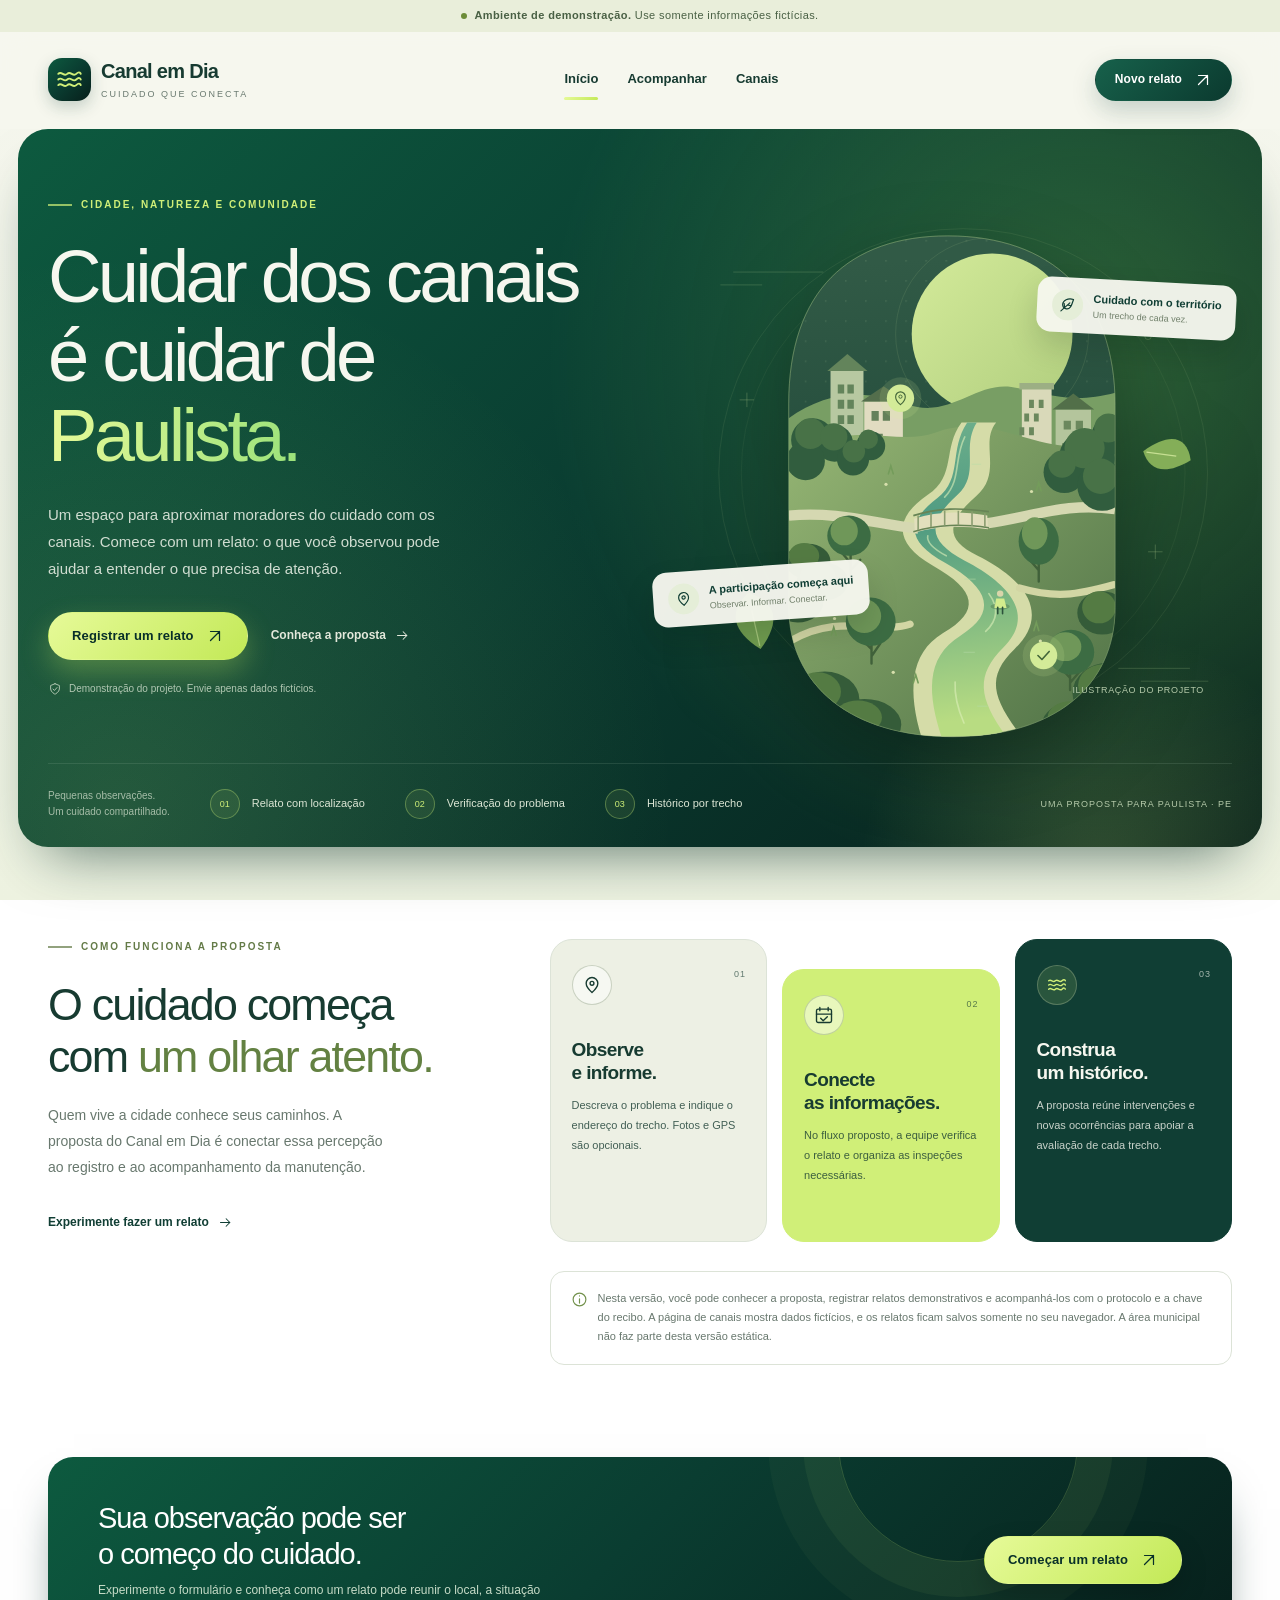
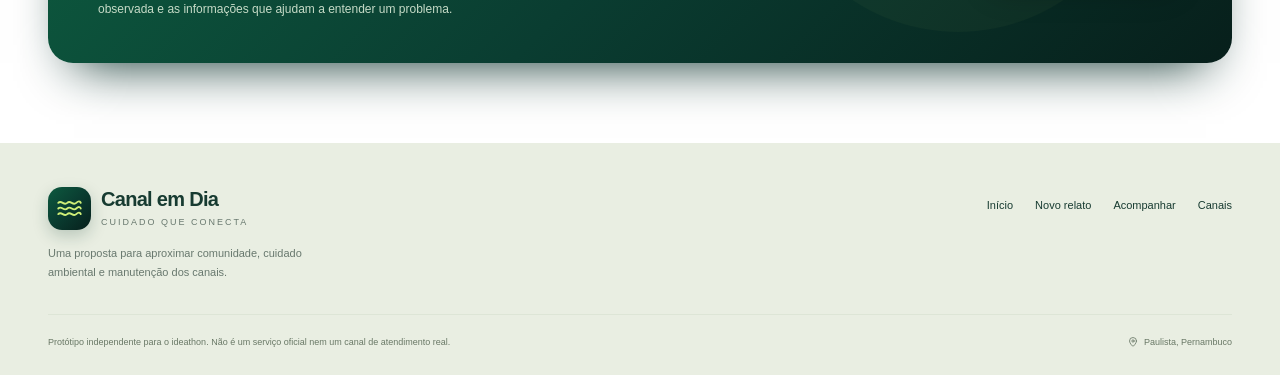
==== commit 68f90830: "Tome mais bonito" ====
--- a/index.html
+++ b/index.html
@@ -2,13 +2,14 @@
 <html lang="pt-BR">
 <head>
     <meta charset="utf-8">
-    <meta name="viewport" content="width=device-width, initial-scale=1">
+    <meta name="viewport" content="width=device-width, initial-scale=1, viewport-fit=cover">
     <meta name="theme-color" content="#103e34">
     <meta name="description" content="Canal em Dia: protótipo para participação da comunidade e acompanhamento da manutenção dos canais de Paulista, Pernambuco.">
     <title>Cuidar dos canais é cuidar de Paulista · Canal em Dia</title>
     <link rel="icon" type="image/svg+xml" href="/images/favicon.svg">
-    <link rel="stylesheet" href="https://cdn.jsdelivr.net/npm/bootstrap@5.3.8/dist/css/bootstrap.min.css">
+    <link rel="stylesheet" href="/css/base.css">
     <link rel="stylesheet" href="/css/app.css">
+    <link rel="stylesheet" href="/css/extra.css">
     <script src="/js/config.js" defer></script>
     <script src="/js/common.js" defer></script>
 </head>
@@ -124,5 +125,6 @@
         </div>
     </div>
 </footer>
+    <nav class="tabbar" aria-label="Navegação rápida"><a href="/" class="" aria-current="page"><svg class="icon" viewBox="0 0 24 24" fill="none" stroke="currentColor" stroke-width="1.65" stroke-linecap="round" stroke-linejoin="round" aria-hidden="true"><path d="m3 10 9-7 9 7M5 9v12h14V9M9 21v-7h6v7"/></svg><span>Início</span></a><a href="/novo-relato" class="tab-cta"><svg class="icon" viewBox="0 0 24 24" fill="none" stroke="currentColor" stroke-width="1.65" stroke-linecap="round" stroke-linejoin="round" aria-hidden="true"><path d="M12 4v16M4 12h16"/></svg><span>Relato</span></a><a href="/acompanhar" class=""><svg class="icon" viewBox="0 0 24 24" fill="none" stroke="currentColor" stroke-width="1.65" stroke-linecap="round" stroke-linejoin="round" aria-hidden="true"><rect x="7" y="4" width="13" height="16" rx="2"/><path d="M7 8H4v13h12v-1M11 4V2h5v2"/></svg><span>Acompanhar</span></a><a href="/canais" class=""><svg class="icon" viewBox="0 0 24 24" fill="none" stroke="currentColor" stroke-width="1.65" stroke-linecap="round" stroke-linejoin="round" aria-hidden="true"><path d="M2 7c3-3 5 3 8 0s5 3 8 0 4 0 4 0M2 12c3-3 5 3 8 0s5 3 8 0 4 0 4 0M2 17c3-3 5 3 8 0s5 3 8 0 4 0 4 0"/></svg><span>Canais</span></a></nav>
 </body>
 </html>
--- a/css/base.css
+++ b/css/base.css
@@ -0,0 +1,55 @@
+/* Subconjunto local do Bootstrap 5.3 (reboot + utilitários usados). Substitui o CDN: funciona offline. */
+*,::after,::before{box-sizing:border-box}
+html{-webkit-text-size-adjust:100%;-webkit-tap-highlight-color:transparent}
+body{margin:0}
+[hidden]{display:none!important}
+h1,h2,h3,h4,h5,h6{margin-top:0;margin-bottom:.5rem;font-weight:500;line-height:1.2}
+p{margin-top:0;margin-bottom:1rem}
+ol,ul{padding-left:2rem;margin-top:0;margin-bottom:1rem}
+ol ol,ol ul,ul ol,ul ul{margin-bottom:0}
+dl{margin-top:0;margin-bottom:1rem}
+dt{font-weight:700}
+dd{margin-bottom:.5rem;margin-left:0}
+strong{font-weight:bolder}
+small{font-size:.875em}
+a{text-decoration:underline}
+code{font-family:SFMono-Regular,Menlo,Monaco,Consolas,"Liberation Mono","Courier New",monospace;font-size:.875em;word-wrap:break-word}
+img,svg{vertical-align:middle}
+label{display:inline-block}
+button{border-radius:0;cursor:pointer}
+button:focus:not(:focus-visible){outline:0}
+button,input,optgroup,select,textarea{margin:0;font-family:inherit;font-size:inherit;line-height:inherit}
+button,select{text-transform:none}
+[type=button],[type=reset],[type=submit],button{-webkit-appearance:button}
+fieldset{min-width:0;padding:0;margin:0;border:0}
+legend{float:left;width:100%;padding:0;margin-bottom:.5rem;font-size:calc(1.275rem + .3vw);line-height:inherit}
+legend+*{clear:left}
+summary{display:list-item;cursor:pointer}
+textarea{resize:vertical}
+[type=search]{-webkit-appearance:textfield;outline-offset:-2px}
+::-webkit-search-decoration{-webkit-appearance:none}
+table{caption-side:bottom;border-collapse:collapse}
+
+.container{width:100%;margin-right:auto;margin-left:auto}
+.row{--bs-gutter-x:1.5rem;--bs-gutter-y:0;display:flex;flex-wrap:wrap;margin-top:calc(-1*var(--bs-gutter-y));margin-right:calc(-.5*var(--bs-gutter-x));margin-left:calc(-.5*var(--bs-gutter-x))}
+.row>*{flex-shrink:0;width:100%;max-width:100%;padding-right:calc(var(--bs-gutter-x)*.5);padding-left:calc(var(--bs-gutter-x)*.5);margin-top:var(--bs-gutter-y)}
+.g-3{--bs-gutter-x:1rem;--bs-gutter-y:1rem}
+.col-12{flex:0 0 auto;width:100%}
+@media(min-width:768px){.col-md-6{flex:0 0 auto;width:50%}}
+@media(min-width:992px){.d-lg-none{display:none!important}}
+
+.mb-0{margin-bottom:0!important}.mb-4{margin-bottom:1.5rem!important}
+.mt-0{margin-top:0!important}.mt-2{margin-top:.5rem!important}.mt-3{margin-top:1rem!important}
+
+.visually-hidden{width:1px!important;height:1px!important;padding:0!important;margin:-1px!important;overflow:hidden!important;clip:rect(0,0,0,0)!important;white-space:nowrap!important;border:0!important;position:absolute!important}
+
+.form-label{margin-bottom:.5rem}
+.form-control{display:block;width:100%;padding:.375rem .75rem;font-size:1rem;font-weight:400;line-height:1.5;color:#212529;background-color:#fff;background-clip:padding-box;border:1px solid #dee2e6;-webkit-appearance:none;appearance:none;border-radius:.375rem;transition:border-color .15s ease-in-out,box-shadow .15s ease-in-out}
+.form-control[type=file]{overflow:hidden}
+.form-control:focus{outline:0}
+.form-control::placeholder{color:#6c757d;opacity:1}
+.form-control:disabled{background-color:#e9ecef;opacity:1}
+textarea.form-control{min-height:calc(1.5em + .75rem + 2px)}
+.form-select{display:block;width:100%;padding:.375rem 2.25rem .375rem .75rem;font-size:1rem;font-weight:400;line-height:1.5;color:#212529;background-color:#fff;background-image:url("data:image/svg+xml,%3csvg xmlns='http://www.w3.org/2000/svg' viewBox='0 0 16 16'%3e%3cpath fill='none' stroke='%23343a40' stroke-linecap='round' stroke-linejoin='round' stroke-width='2' d='m2 5 6 6 6-6'/%3e%3c/svg%3e");background-repeat:no-repeat;background-position:right .75rem center;background-size:16px 12px;border:1px solid #dee2e6;border-radius:.375rem;-webkit-appearance:none;appearance:none}
+.form-select:focus{outline:0}
+.is-invalid{border-color:#dc3545}
--- a/css/extra.css
+++ b/css/extra.css
@@ -0,0 +1,126 @@
+/* Camada visual extra (carregada por último): mais cor, movimento e ajustes para celular. */
+:root{--grad-forest:linear-gradient(135deg,#0d5a3f 0%,#0a3d31 48%,#071f1b 100%);--grad-lime:linear-gradient(135deg,#e6fa98,#c3e957);--tab-h:64px}
+html{scroll-padding-top:96px}
+body{background:linear-gradient(180deg,#f6f7ef 0%,#eef3e1 100%) fixed}
+
+/* Cabeçalho fixo com vidro */
+.site-header{position:sticky;top:0;background:#f6f7efd9;-webkit-backdrop-filter:saturate(1.4) blur(14px);backdrop-filter:saturate(1.4) blur(14px);border-bottom:1px solid transparent;transition:box-shadow .25s,border-color .25s}
+.site-header.is-stuck{box-shadow:0 8px 28px #0b2a2218;border-bottom-color:var(--line)}
+.brand-mark{background:var(--grad-forest);box-shadow:0 6px 16px #103e3438}
+.nav-item.active:after{width:100%;height:3px;border-radius:3px;background:var(--grad-lime);bottom:-10px}
+
+/* Hero */
+.hero{background:var(--grad-forest);box-shadow:0 30px 60px -28px #082f29aa}
+.hero:before{background:radial-gradient(circle at 86% 32%,#8fe05a44,transparent 46%),radial-gradient(circle at 8% 95%,#d0ef7822,transparent 42%)}
+.hero:after{content:'';position:absolute;right:-8%;bottom:-40%;width:520px;height:520px;border-radius:50%;background:radial-gradient(circle,#d0ef7830,transparent 66%);z-index:-1;animation:glow 9s ease-in-out infinite}
+.hero h1 em{background:linear-gradient(90deg,#e6fa98,#9be27a);-webkit-background-clip:text;background-clip:text;-webkit-text-fill-color:transparent;color:transparent}
+.hero-art>img{filter:drop-shadow(0 26px 38px #00000045);animation:floaty 7s ease-in-out infinite}
+.hero-copy>*{animation:rise .75s cubic-bezier(.2,.7,.2,1) both}
+.hero-copy>*:nth-child(2){animation-delay:.08s}.hero-copy>*:nth-child(3){animation-delay:.16s}.hero-copy>*:nth-child(4){animation-delay:.24s}.hero-copy>*:nth-child(5){animation-delay:.32s}
+.hero-step span{background:#d0ef7814;border-color:#d0ef7855}
+@keyframes rise{from{opacity:0;transform:translateY(18px)}to{opacity:1;transform:none}}
+@keyframes floaty{0%,100%{transform:translateY(0)}50%{transform:translateY(-10px)}}
+@keyframes glow{0%,100%{transform:scale(1);opacity:.8}50%{transform:scale(1.18);opacity:1}}
+@keyframes pulse-ring{0%{box-shadow:0 0 0 0 #d0ef7899}70%{box-shadow:0 0 0 18px #d0ef7800}100%{box-shadow:0 0 0 0 #d0ef7800}}
+
+/* Botões */
+.button{font-weight:700;letter-spacing:.01em}
+.button:active{transform:scale(.97)}
+.button-lime{background:var(--grad-lime);box-shadow:0 12px 28px #b6dd5a55}
+.hero .button-lime{animation:pulse-ring 2.6s ease-out infinite}
+.button-forest{background:linear-gradient(135deg,#17614b,#0b3a2f);box-shadow:0 10px 24px #103e3435}
+.button-forest:hover{background:linear-gradient(135deg,#1d7458,#0f4a3b)}
+
+/* Cartões: relevo e movimento */
+.how-card,.channel-item,.protocol-card,.sidebar-card,.help-band,.participation-banner,.report-card,.receipt-card,.empty-card,.track-detail{transition:transform .25s ease,box-shadow .25s ease,border-color .25s}
+@media(hover:hover){.how-card:hover,.channel-item:hover{transform:translateY(-4px);box-shadow:0 18px 38px -16px #0f3d2e40}.how-card:nth-child(2):hover{transform:translateY(-4px)}}
+.how-card .card-icon{background:#ffffff80;border-color:#71846155}
+.how-card:nth-child(3) .card-icon{background:#d0ef7822;color:var(--lime)}
+.channel-item,.protocol-card{box-shadow:0 10px 30px -14px #0f3d2e30}
+.sidebar-card.dark{background:var(--grad-forest);box-shadow:0 22px 40px -22px #082f29}
+.participation-banner{background:var(--grad-forest);color:#fff;box-shadow:0 26px 50px -26px #082f29}
+.participation-banner h2{color:#fff}.participation-banner p{color:#c6dbc7}
+.participation-banner .button-forest{background:var(--grad-lime);color:var(--forest-dark);box-shadow:0 12px 28px #00000030}
+.participation-banner:before{border-color:#d0ef7833;box-shadow:0 0 0 35px #d0ef780d,0 0 0 70px #d0ef7808}
+.help-band{background:linear-gradient(135deg,#e2ebd3,#d4e6b8)}
+.lookup-card{box-shadow:0 22px 50px #00140f55,0 0 0 1px #ffffff22 inset;background:#f8faef}
+.status-pill{box-shadow:0 0 0 1px #00000010 inset}
+.success-icon{background:var(--grad-forest);box-shadow:0 0 0 8px #d0ef7855}
+.section-number{background:var(--grad-lime);color:var(--forest-dark)}
+.category-choice input:checked+span{box-shadow:0 8px 20px -10px #42672e88}
+
+/* Resumo clicável em Canais */
+.chip-stats{display:grid;grid-template-columns:repeat(4,minmax(0,1fr));gap:12px;margin-bottom:16px}
+.chip-stat{display:grid;grid-template-columns:auto 1fr;grid-template-areas:"ic num" "ic lbl";align-items:center;column-gap:10px;text-align:left;border:2px solid transparent;border-radius:18px;padding:13px 15px;cursor:pointer;transition:transform .2s,box-shadow .2s,border-color .2s}
+.chip-stat .icon{grid-area:ic;width:26px;height:26px}
+.chip-stat strong{grid-area:num;font-size:26px;line-height:1;letter-spacing:-1px}
+.chip-stat span{grid-area:lbl;font-size:11px;font-weight:600;opacity:.85}
+.chip-stat:hover{transform:translateY(-2px);box-shadow:0 12px 24px -14px #0f3d2e66}
+.chip-stat[aria-pressed=true]{border-color:var(--forest);box-shadow:0 0 0 3px #d0ef7899}
+
+/* Revelar ao rolar */
+.reveal{opacity:0;transform:translateY(22px);transition:opacity .6s ease,transform .6s cubic-bezier(.2,.7,.2,1)}
+.reveal.in{opacity:1;transform:none}
+
+/* Barra de abas (celular) */
+.tabbar{display:none}
+
+/* ---------- Celular e tablet ---------- */
+@media(max-width:991px){
+    body{padding-bottom:calc(var(--tab-h) + 30px + env(safe-area-inset-bottom,0px))}
+    .mobile-toggle,.mobile-nav{display:none!important}
+    .header-inner{min-height:68px}
+    .tabbar{display:grid;grid-template-columns:repeat(4,1fr);gap:4px;position:fixed;left:max(10px,env(safe-area-inset-left,0px));right:max(10px,env(safe-area-inset-right,0px));bottom:calc(10px + env(safe-area-inset-bottom,0px));z-index:80;padding:6px;border-radius:24px;background:#082f29ee;-webkit-backdrop-filter:blur(16px);backdrop-filter:blur(16px);box-shadow:0 16px 40px #00201a66,0 0 0 1px #ffffff14 inset}
+    .tabbar a{display:flex;flex-direction:column;align-items:center;justify-content:center;gap:3px;min-height:52px;padding:6px 2px;border-radius:18px;color:#b9d0bb;text-decoration:none;font-size:10.5px;font-weight:650;letter-spacing:.01em;transition:background .2s,color .2s,transform .15s}
+    .tabbar a:active{transform:scale(.94)}
+    .tabbar .icon{width:22px;height:22px}
+    .tabbar a[aria-current=page]{background:var(--grad-lime);color:var(--forest-dark)}
+    .tabbar a.tab-cta .icon{width:30px;height:30px;padding:6px;border-radius:50%;background:var(--grad-lime);color:var(--forest-dark);margin-top:-14px;box-shadow:0 8px 18px #00000040,0 0 0 4px #082f29}
+    .tabbar a.tab-cta[aria-current=page]{background:transparent;color:#fff}
+    .hero-art>img{animation:none}
+}
+@media(max-width:767px){
+    .container{padding-left:18px;padding-right:18px}
+    .demo-strip{padding:6px 12px;font-size:10px}
+    .hero-shell{padding:0 10px}
+    .hero{border-radius:26px}
+    .hero-copy{padding:40px 6px 4px}
+    .hero h1{font-size:clamp(40px,12.5vw,54px);letter-spacing:-2.4px;line-height:1.05}
+    .hero-description{font-size:15px;max-width:none}
+    .hero-actions{flex-direction:column;align-items:stretch;gap:14px}
+    .hero-actions .button{width:100%;min-height:54px;font-size:14px}
+    .hero-actions .text-link{justify-content:center;font-size:12px}
+    .hero-art{height:290px}
+    .hero-bottom{flex-wrap:wrap;gap:10px 14px;justify-content:flex-start}
+    .section-heading{font-size:34px}
+    .how-card{min-height:0}
+    .participation-banner .button{width:100%}
+    .chip-stats{grid-template-columns:repeat(2,minmax(0,1fr));gap:10px}
+    .chip-stat{padding:12px 13px}
+    .button,.form-control,.form-select{min-height:50px}
+    .form-control,.form-select,textarea.form-control{font-size:16px}
+    .category-choice span{min-height:58px;font-size:12px}
+    .report-heading h1{font-size:clamp(32px,9.5vw,40px)}
+    .form-footer .button{min-height:54px;font-size:14px}
+    .lookup-submit{min-height:54px;font-size:14px}
+    .protocol-card{padding:16px}
+    .protocol-card:active,.channel-row:active{background:#eef5df}
+    .channel-row{padding:16px}
+    .receipt-actions .button{width:100%}
+    .help-band .button,.help-band .help-pending{width:auto}
+    .report-sidebar{grid-template-columns:1fr}
+    .sidebar-card.dark{grid-row:auto}
+    .footer-links{gap:12px 22px}
+    .footer-links a{font-size:12px;padding:6px 0}
+}
+@media(max-width:380px){
+    .brand-name{font-size:17px}
+    .brand-name small{display:none}
+    .chip-stat strong{font-size:22px}
+    .tabbar a{font-size:10px}
+}
+
+@media(prefers-reduced-motion:reduce){
+    .hero:after,.hero-art>img,.hero-copy>*,.hero .button-lime{animation:none!important}
+    .reveal{opacity:1;transform:none;transition:none}
+}
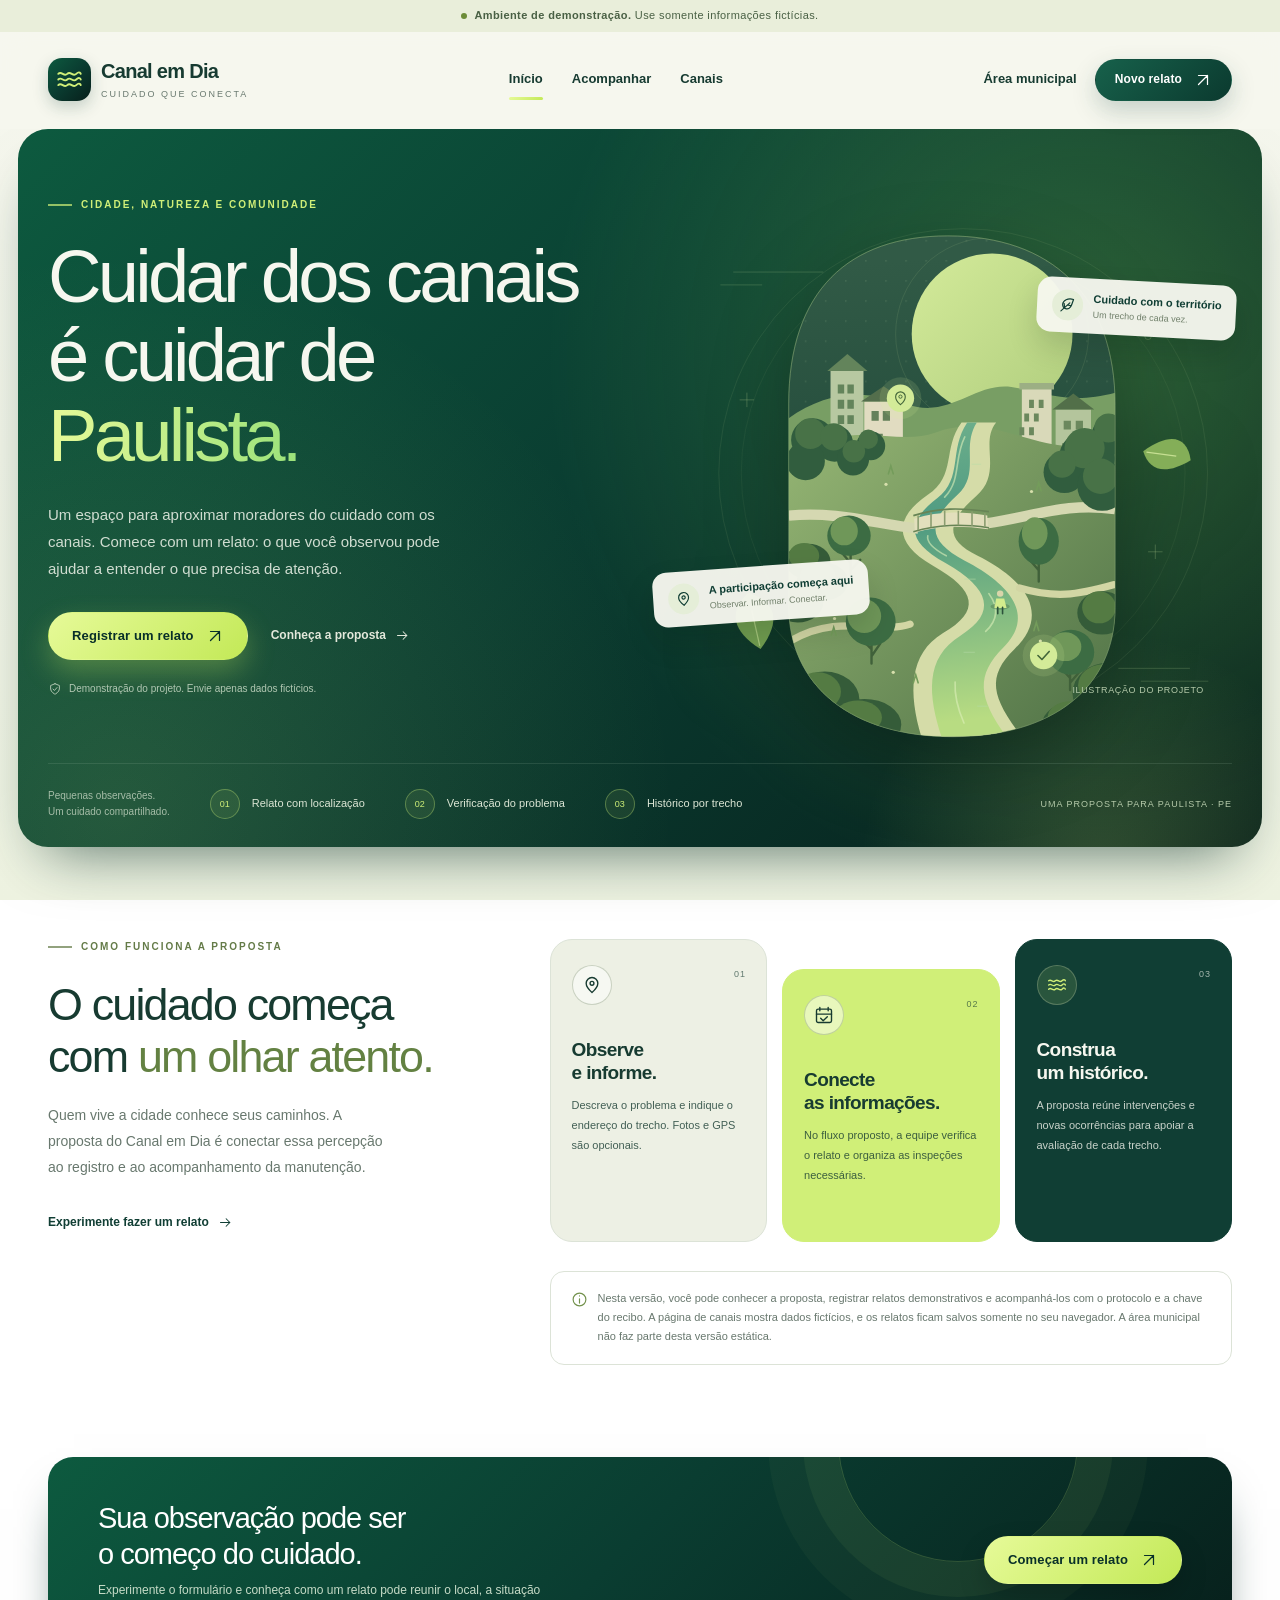
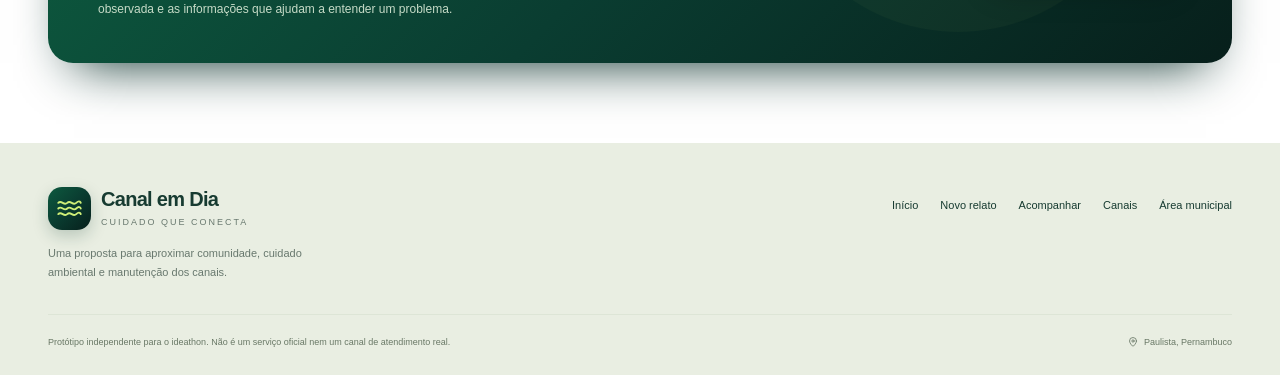
==== commit a5320434: "67676767" ====
--- a/index.html
+++ b/index.html
@@ -12,6 +12,7 @@
     <link rel="stylesheet" href="/css/extra.css">
     <script src="/js/config.js" defer></script>
     <script src="/js/common.js" defer></script>
+    <script src="/js/auth.js" defer></script>
 </head>
 <body>
     <a class="skip-link" href="#conteudo">Ir para o conteúdo</a>
@@ -29,6 +30,7 @@
                 <a href="/canais" class="nav-item">Canais</a>
             </nav>
             <div class="header-actions">
+                <div class="staff-nav" data-staff-nav><a class="nav-item" href="/entrar">Área municipal</a></div>
                 <a href="/novo-relato" class="button button-forest button-small">Novo relato <svg class="icon" viewBox="0 0 24 24" fill="none" stroke="currentColor" stroke-width="1.65" stroke-linecap="round" stroke-linejoin="round" aria-hidden="true"><path d="M6 18 18 6M6 6h12v12"/></svg></a>
                 <button class="mobile-toggle" type="button" id="menu-toggle" aria-expanded="false" aria-controls="mobile-navigation" aria-label="Abrir ou fechar menu">
                     <span data-open><svg class="icon" viewBox="0 0 24 24" fill="none" stroke="currentColor" stroke-width="1.65" stroke-linecap="round" stroke-linejoin="round" aria-hidden="true"><path d="M4 6h16M4 12h16M4 18h16"/></svg></span><span data-close hidden><svg class="icon" viewBox="0 0 24 24" fill="none" stroke="currentColor" stroke-width="1.65" stroke-linecap="round" stroke-linejoin="round" aria-hidden="true"><path d="m6 6 12 12M6 18 18 6"/></svg></span>
@@ -39,6 +41,7 @@
             <a class="nav-item" href="/" aria-current="page">Início</a>
             <a class="nav-item" href="/acompanhar">Acompanhar relato</a>
             <a class="nav-item" href="/canais">Canais acompanhados</a>
+            <div data-staff-nav-mobile><a class="nav-item" href="/entrar">Área municipal</a></div>
             <a class="button button-forest" href="/novo-relato">Novo relato <svg class="icon" viewBox="0 0 24 24" fill="none" stroke="currentColor" stroke-width="1.65" stroke-linecap="round" stroke-linejoin="round" aria-hidden="true"><path d="M4 12h15m-6-6 6 6-6 6"/></svg></a>
         </nav>
     </div>
@@ -117,6 +120,7 @@
                 <a href="/novo-relato">Novo relato</a>
                 <a href="/acompanhar">Acompanhar</a>
                 <a href="/canais">Canais</a>
+                <span data-staff-nav-footer><a href="/entrar">Área municipal</a></span>
             </nav>
         </div>
         <div class="footer-bottom">
--- a/css/extra.css
+++ b/css/extra.css
@@ -124,3 +124,9 @@
     .hero:after,.hero-art>img,.hero-copy>*,.hero .button-lime{animation:none!important}
     .reveal{opacity:1;transform:none;transition:none}
 }
+
+/* Navegação da área municipal (preenchida por js/auth.js) */
+[data-staff-nav-mobile],[data-staff-nav-footer]{display:contents}
+.footer-links .nav-logout{font-size:11px;font-family:inherit}
+.footer-links .nav-logout:hover{text-decoration:underline}
+.desktop-nav + .header-actions .nav-logout,.staff-nav .nav-logout{font-family:inherit}
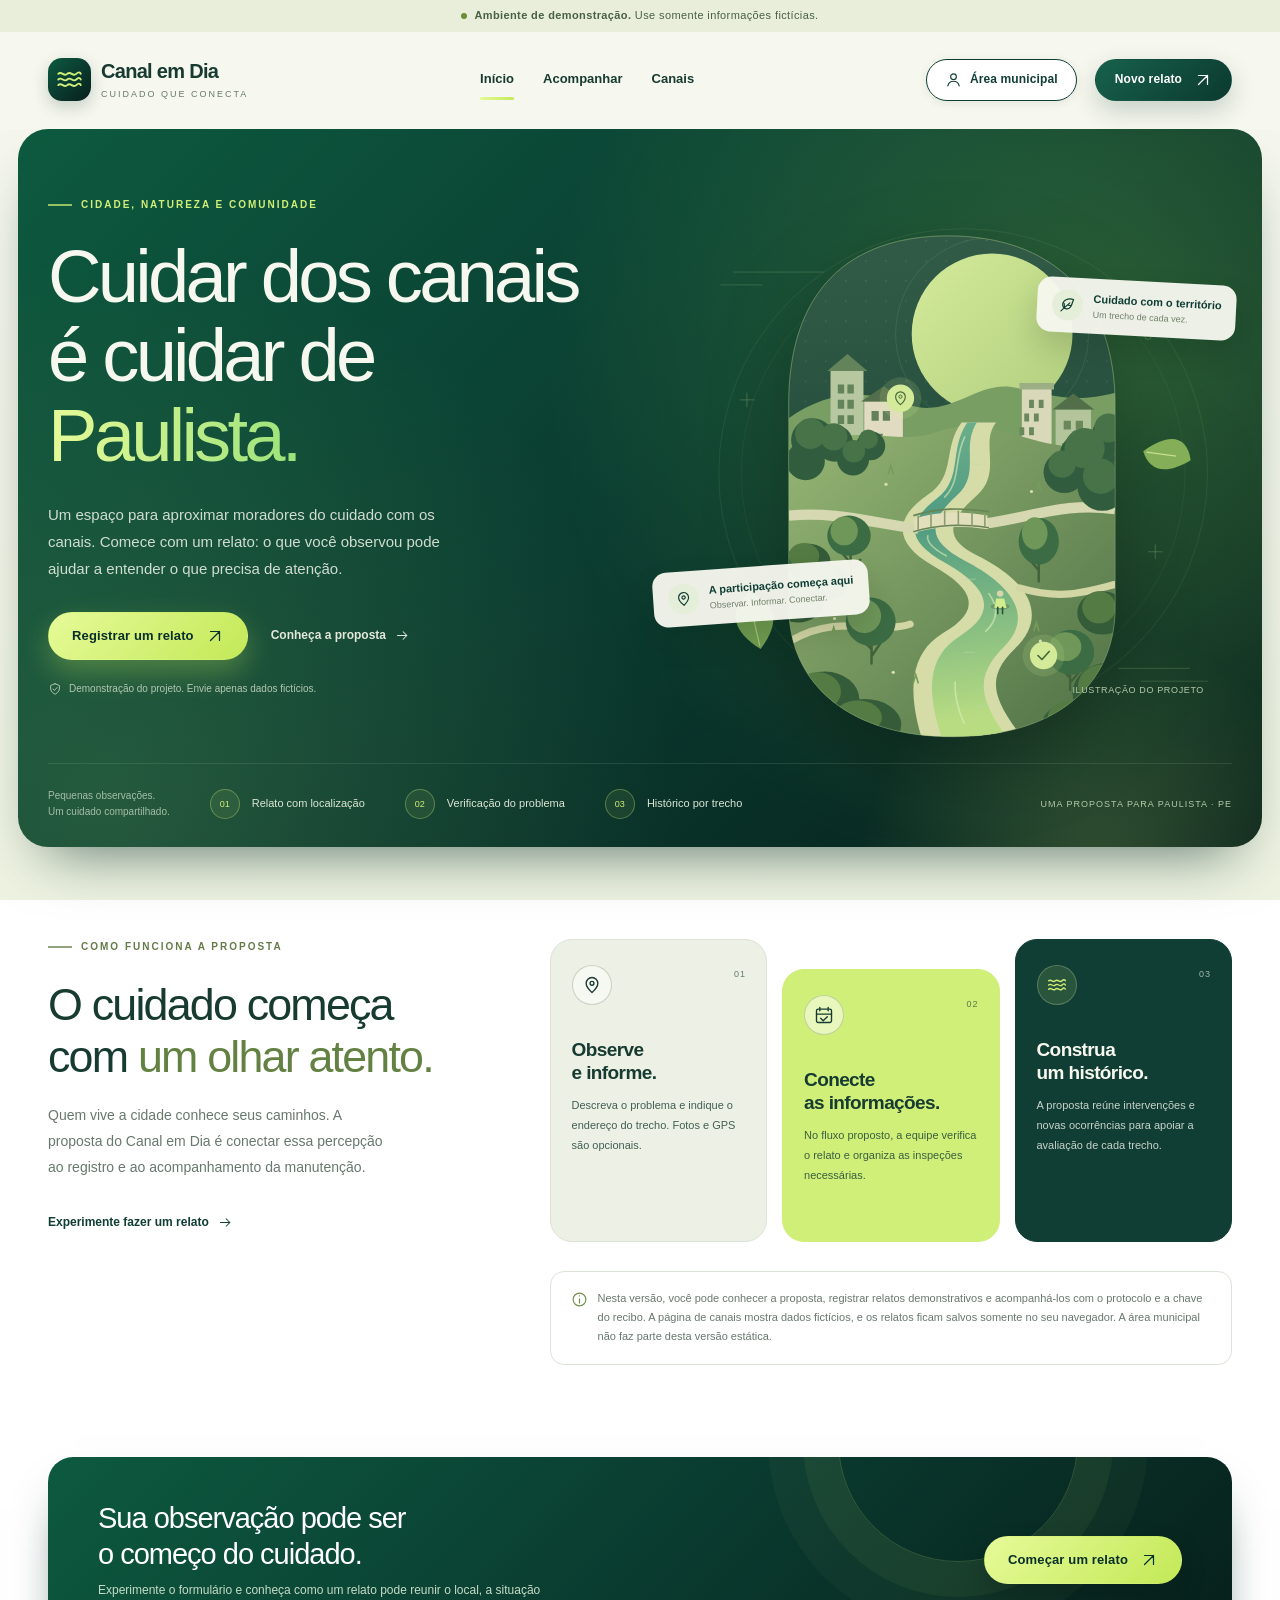
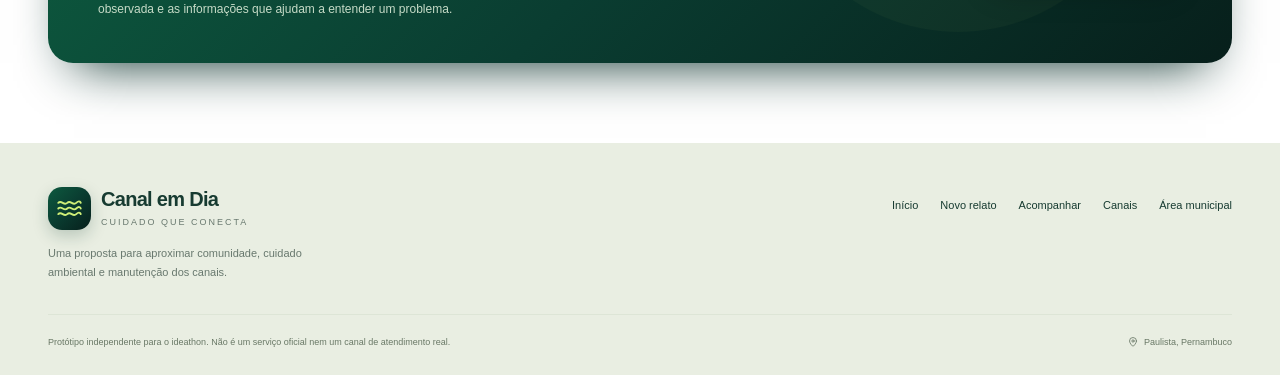
==== commit e60d92f2: "67" ====
--- a/index.html
+++ b/index.html
@@ -30,7 +30,7 @@
                 <a href="/canais" class="nav-item">Canais</a>
             </nav>
             <div class="header-actions">
-                <div class="staff-nav" data-staff-nav><a class="nav-item" href="/entrar">Área municipal</a></div>
+                <div class="staff-nav" data-staff-nav><a class="button button-outline button-small staff-cta" href="/entrar"><span class="cta-long">Área municipal</span></a></div>
                 <a href="/novo-relato" class="button button-forest button-small">Novo relato <svg class="icon" viewBox="0 0 24 24" fill="none" stroke="currentColor" stroke-width="1.65" stroke-linecap="round" stroke-linejoin="round" aria-hidden="true"><path d="M6 18 18 6M6 6h12v12"/></svg></a>
                 <button class="mobile-toggle" type="button" id="menu-toggle" aria-expanded="false" aria-controls="mobile-navigation" aria-label="Abrir ou fechar menu">
                     <span data-open><svg class="icon" viewBox="0 0 24 24" fill="none" stroke="currentColor" stroke-width="1.65" stroke-linecap="round" stroke-linejoin="round" aria-hidden="true"><path d="M4 6h16M4 12h16M4 18h16"/></svg></span><span data-close hidden><svg class="icon" viewBox="0 0 24 24" fill="none" stroke="currentColor" stroke-width="1.65" stroke-linecap="round" stroke-linejoin="round" aria-hidden="true"><path d="m6 6 12 12M6 18 18 6"/></svg></span>
@@ -129,6 +129,6 @@
         </div>
     </div>
 </footer>
-    <nav class="tabbar" aria-label="Navegação rápida"><a href="/" class="" aria-current="page"><svg class="icon" viewBox="0 0 24 24" fill="none" stroke="currentColor" stroke-width="1.65" stroke-linecap="round" stroke-linejoin="round" aria-hidden="true"><path d="m3 10 9-7 9 7M5 9v12h14V9M9 21v-7h6v7"/></svg><span>Início</span></a><a href="/novo-relato" class="tab-cta"><svg class="icon" viewBox="0 0 24 24" fill="none" stroke="currentColor" stroke-width="1.65" stroke-linecap="round" stroke-linejoin="round" aria-hidden="true"><path d="M12 4v16M4 12h16"/></svg><span>Relato</span></a><a href="/acompanhar" class=""><svg class="icon" viewBox="0 0 24 24" fill="none" stroke="currentColor" stroke-width="1.65" stroke-linecap="round" stroke-linejoin="round" aria-hidden="true"><rect x="7" y="4" width="13" height="16" rx="2"/><path d="M7 8H4v13h12v-1M11 4V2h5v2"/></svg><span>Acompanhar</span></a><a href="/canais" class=""><svg class="icon" viewBox="0 0 24 24" fill="none" stroke="currentColor" stroke-width="1.65" stroke-linecap="round" stroke-linejoin="round" aria-hidden="true"><path d="M2 7c3-3 5 3 8 0s5 3 8 0 4 0 4 0M2 12c3-3 5 3 8 0s5 3 8 0 4 0 4 0M2 17c3-3 5 3 8 0s5 3 8 0 4 0 4 0"/></svg><span>Canais</span></a></nav>
+    <nav class="tabbar" aria-label="Navegação rápida"><a href="/" class="" aria-current="page"><svg class="icon" viewBox="0 0 24 24" fill="none" stroke="currentColor" stroke-width="1.65" stroke-linecap="round" stroke-linejoin="round" aria-hidden="true"><path d="m3 10 9-7 9 7M5 9v12h14V9M9 21v-7h6v7"/></svg><span>Início</span></a><a href="/acompanhar" class=""><svg class="icon" viewBox="0 0 24 24" fill="none" stroke="currentColor" stroke-width="1.65" stroke-linecap="round" stroke-linejoin="round" aria-hidden="true"><rect x="7" y="4" width="13" height="16" rx="2"/><path d="M7 8H4v13h12v-1M11 4V2h5v2"/></svg><span>Acompanhar</span></a><a href="/novo-relato" class="tab-cta"><svg class="icon" viewBox="0 0 24 24" fill="none" stroke="currentColor" stroke-width="1.65" stroke-linecap="round" stroke-linejoin="round" aria-hidden="true"><path d="M12 4v16M4 12h16"/></svg><span>Relato</span></a><a href="/canais" class=""><svg class="icon" viewBox="0 0 24 24" fill="none" stroke="currentColor" stroke-width="1.65" stroke-linecap="round" stroke-linejoin="round" aria-hidden="true"><path d="M2 7c3-3 5 3 8 0s5 3 8 0 4 0 4 0M2 12c3-3 5 3 8 0s5 3 8 0 4 0 4 0M2 17c3-3 5 3 8 0s5 3 8 0 4 0 4 0"/></svg><span>Canais</span></a><a href="/entrar" class="tab-staff" data-tab-staff><svg class="icon" viewBox="0 0 24 24" fill="none" stroke="currentColor" stroke-width="1.65" stroke-linecap="round" stroke-linejoin="round" aria-hidden="true"><circle cx="12" cy="8" r="4"/><path d="M4 21c1-4.5 4.5-6.5 8-6.5s7 2 8 6.5"/></svg><span>Área</span></a></nav>
 </body>
 </html>
--- a/css/extra.css
+++ b/css/extra.css
@@ -70,7 +70,7 @@
     body{padding-bottom:calc(var(--tab-h) + 30px + env(safe-area-inset-bottom,0px))}
     .mobile-toggle,.mobile-nav{display:none!important}
     .header-inner{min-height:68px}
-    .tabbar{display:grid;grid-template-columns:repeat(4,1fr);gap:4px;position:fixed;left:max(10px,env(safe-area-inset-left,0px));right:max(10px,env(safe-area-inset-right,0px));bottom:calc(10px + env(safe-area-inset-bottom,0px));z-index:80;padding:6px;border-radius:24px;background:#082f29ee;-webkit-backdrop-filter:blur(16px);backdrop-filter:blur(16px);box-shadow:0 16px 40px #00201a66,0 0 0 1px #ffffff14 inset}
+    .tabbar{display:grid;grid-template-columns:repeat(5,1fr);gap:4px;position:fixed;left:max(10px,env(safe-area-inset-left,0px));right:max(10px,env(safe-area-inset-right,0px));bottom:calc(10px + env(safe-area-inset-bottom,0px));z-index:80;padding:6px;border-radius:24px;background:#082f29ee;-webkit-backdrop-filter:blur(16px);backdrop-filter:blur(16px);box-shadow:0 16px 40px #00201a66,0 0 0 1px #ffffff14 inset}
     .tabbar a{display:flex;flex-direction:column;align-items:center;justify-content:center;gap:3px;min-height:52px;padding:6px 2px;border-radius:18px;color:#b9d0bb;text-decoration:none;font-size:10.5px;font-weight:650;letter-spacing:.01em;transition:background .2s,color .2s,transform .15s}
     .tabbar a:active{transform:scale(.94)}
     .tabbar .icon{width:22px;height:22px}
@@ -130,3 +130,26 @@
 .footer-links .nav-logout{font-size:11px;font-family:inherit}
 .footer-links .nav-logout:hover{text-decoration:underline}
 .desktop-nav + .header-actions .nav-logout,.staff-nav .nav-logout{font-family:inherit}
+
+/* Botão "Área municipal" em destaque no cabeçalho (todas as larguras) */
+.staff-nav{display:flex!important;align-items:center;gap:10px}
+.staff-cta{margin-top:0!important;min-height:42px!important;padding:9px 18px!important;gap:8px;font-size:12px!important;border:1.5px solid var(--forest)!important;background:#fff!important;color:var(--forest)!important;box-shadow:0 2px 10px #103e3416;white-space:nowrap}
+.staff-cta .icon{width:17px;height:17px}
+.staff-cta:hover,.staff-cta.is-current{background:var(--forest)!important;color:#fff!important}
+.staff-cta .cta-short{display:none}
+.staff-exit{display:inline-flex;align-items:center;gap:6px;font-size:12px;font-weight:600;color:var(--forest);background:none;border:0;padding:6px 4px;cursor:pointer}
+.staff-exit .icon{width:16px;height:16px}
+.staff-exit:hover{text-decoration:underline}
+@media(max-width:991px){.header-actions{display:flex!important}.header-inner{gap:12px}}
+@media(max-width:575px){
+    .staff-cta{padding:8px 14px!important;min-height:40px!important}
+    .staff-cta .cta-long{display:none}.staff-cta .cta-short{display:inline}
+    .staff-exit span{display:none}
+}
+
+/* 5º item da barra inferior: acesso à área municipal (celular) */
+@media(max-width:991px){
+    .tabbar a.tab-staff{color:var(--lime);box-shadow:inset 0 0 0 1.5px #d0ef7870}
+    .tabbar a.tab-staff[aria-current=page]{box-shadow:none;color:var(--forest-dark)}
+}
+@media(max-width:380px){.tabbar{gap:2px;padding:5px}.tabbar a{font-size:9.5px!important;letter-spacing:0}}
